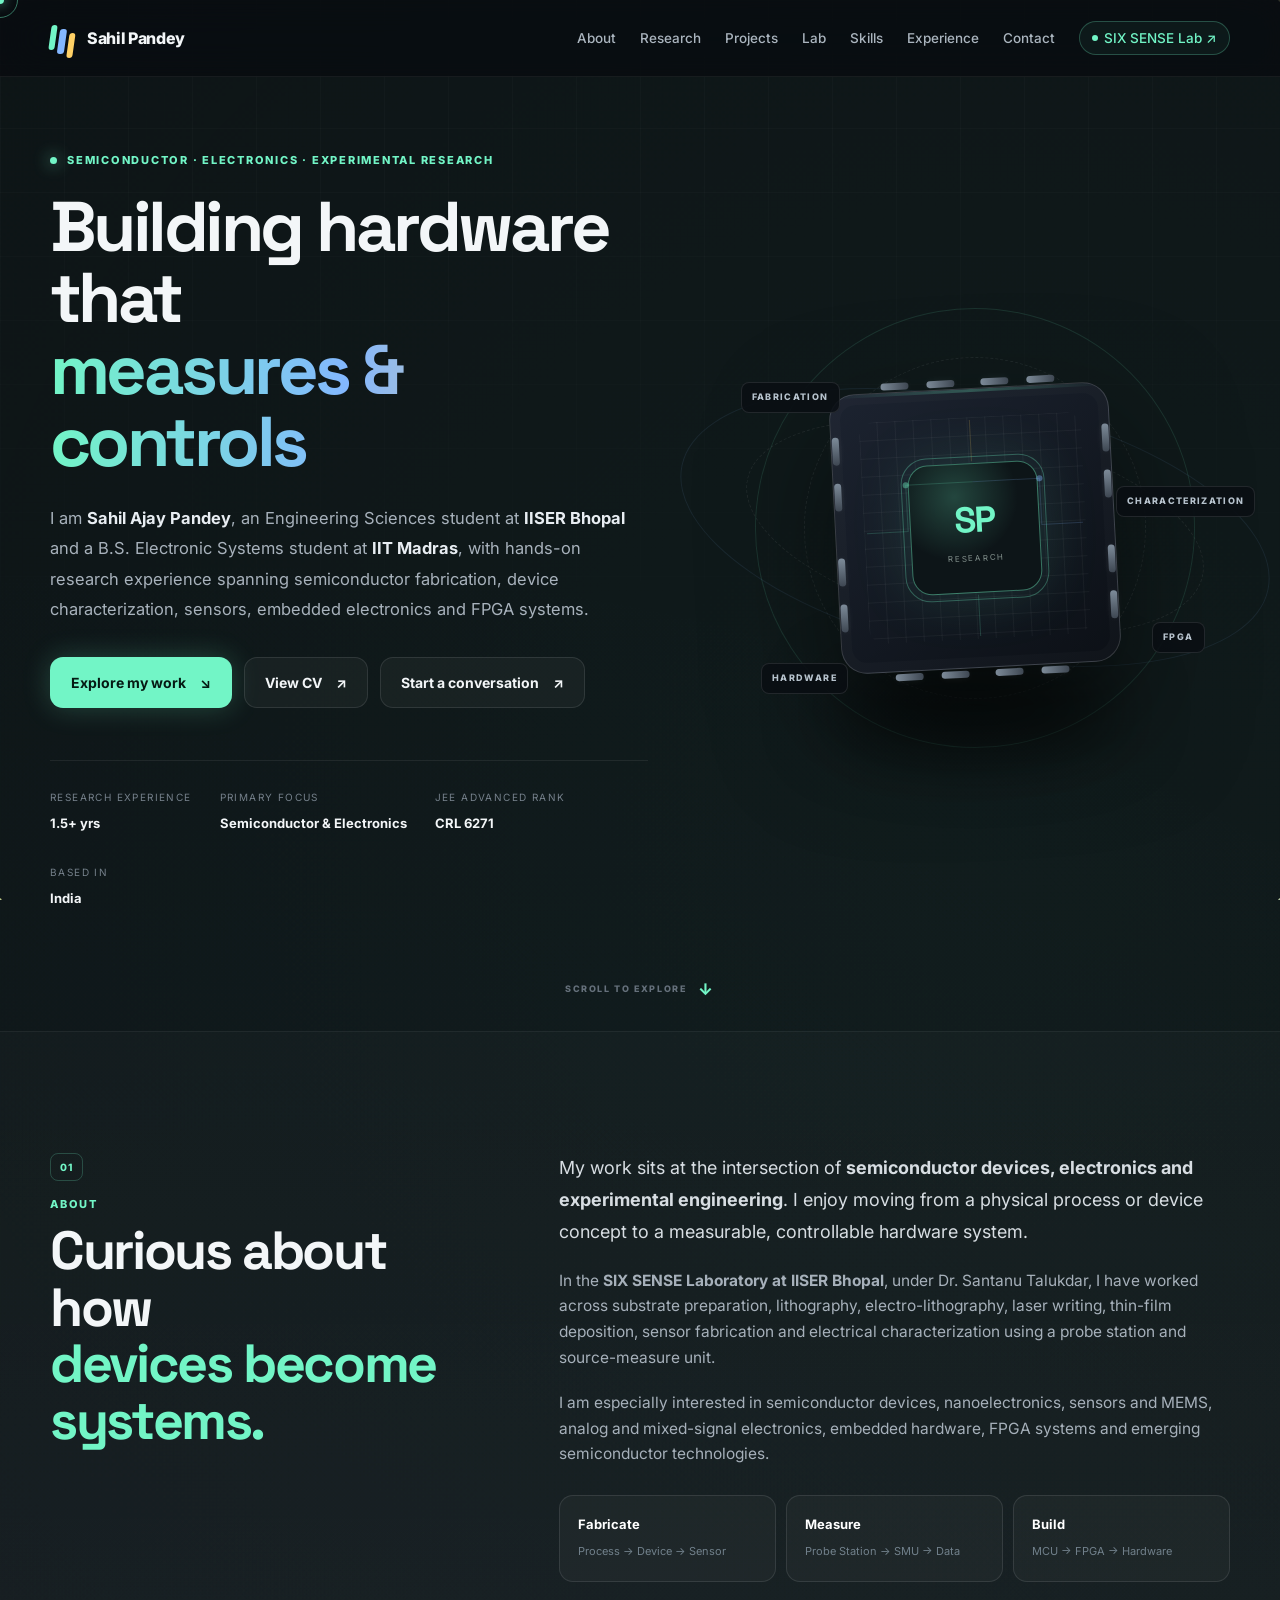
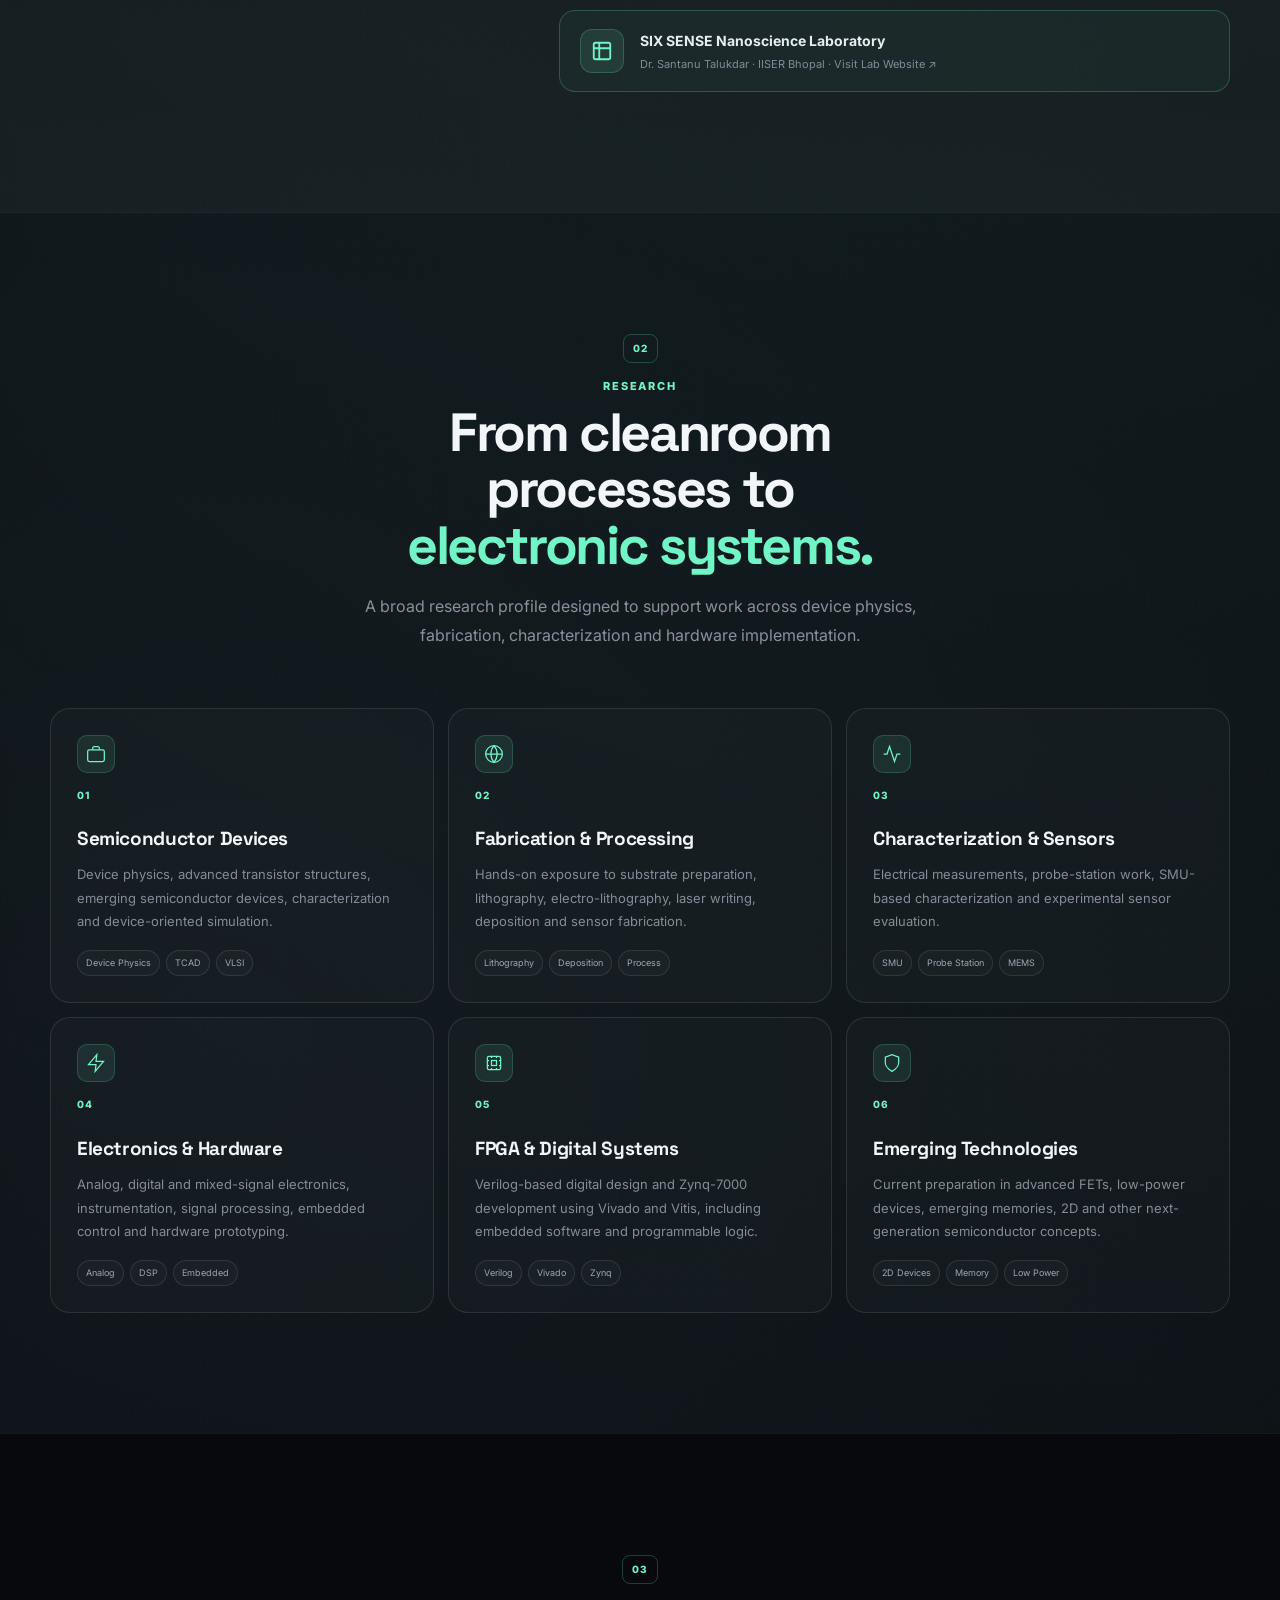
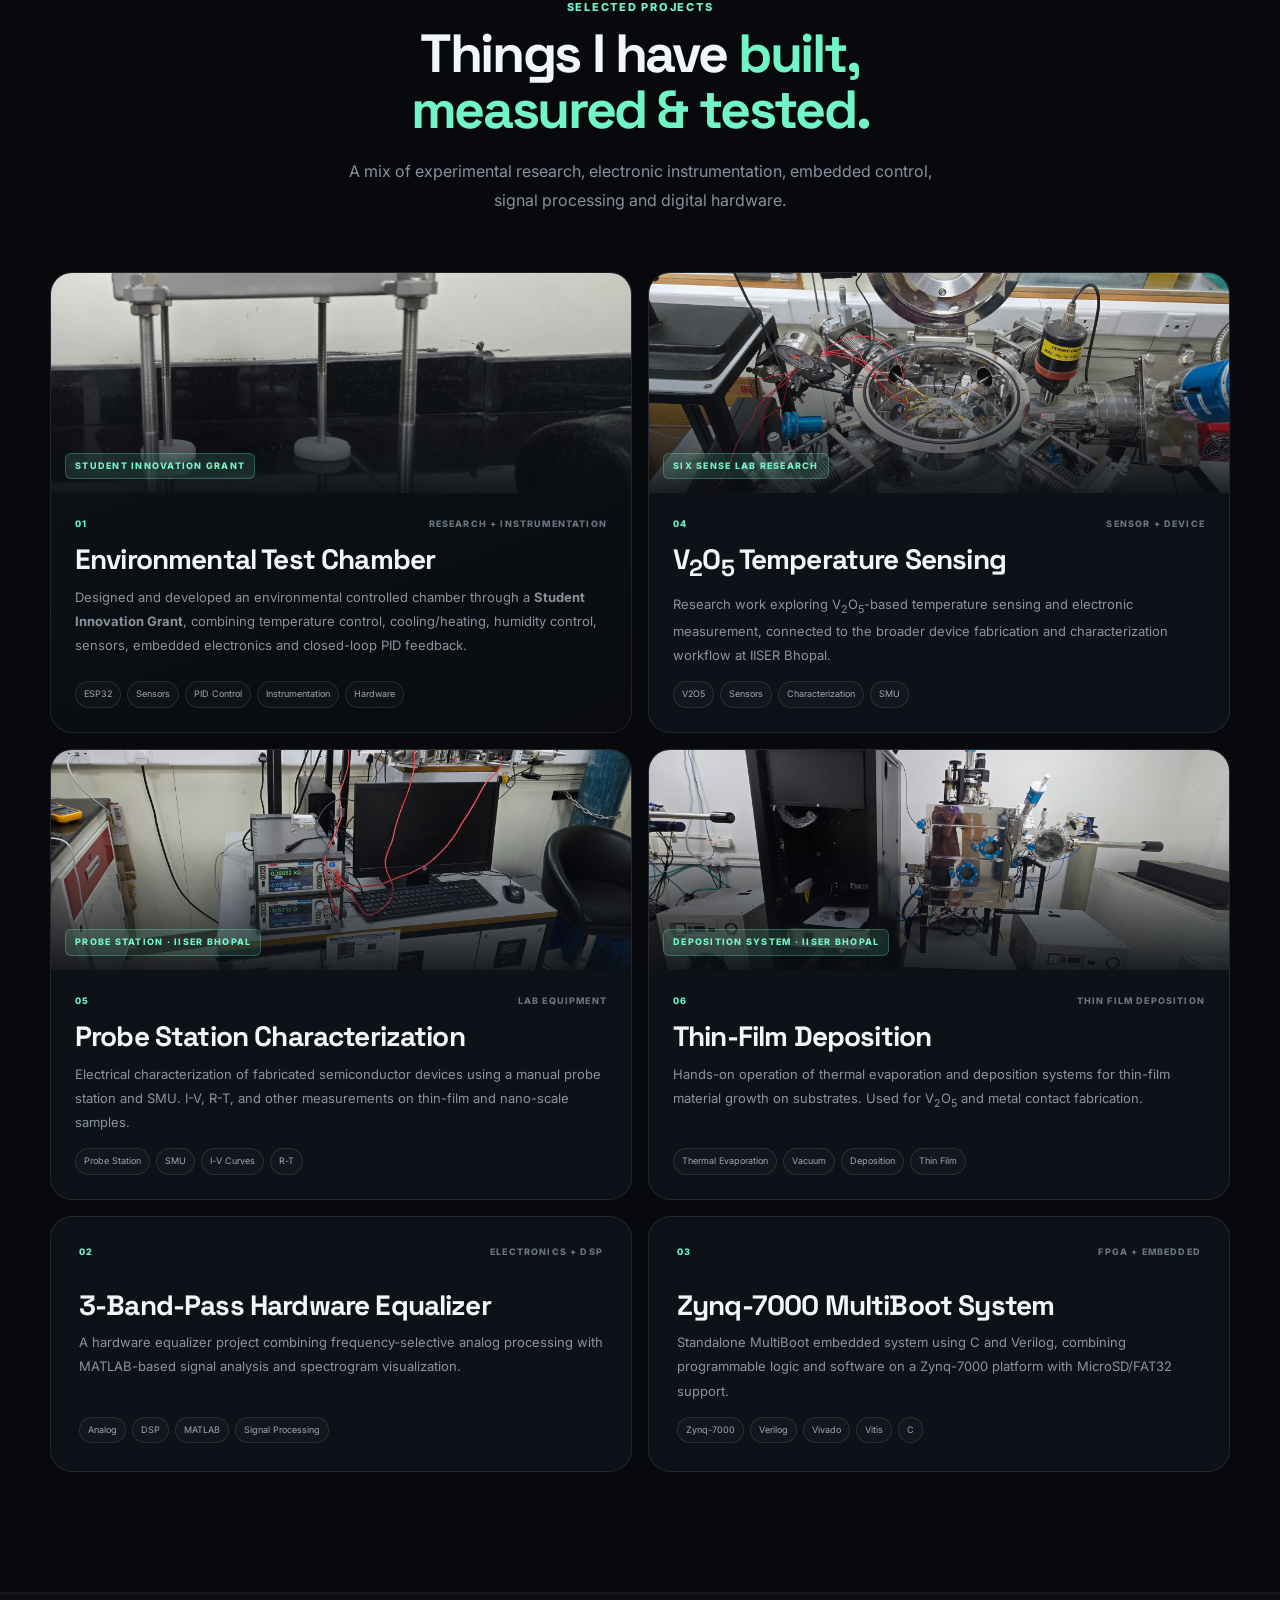
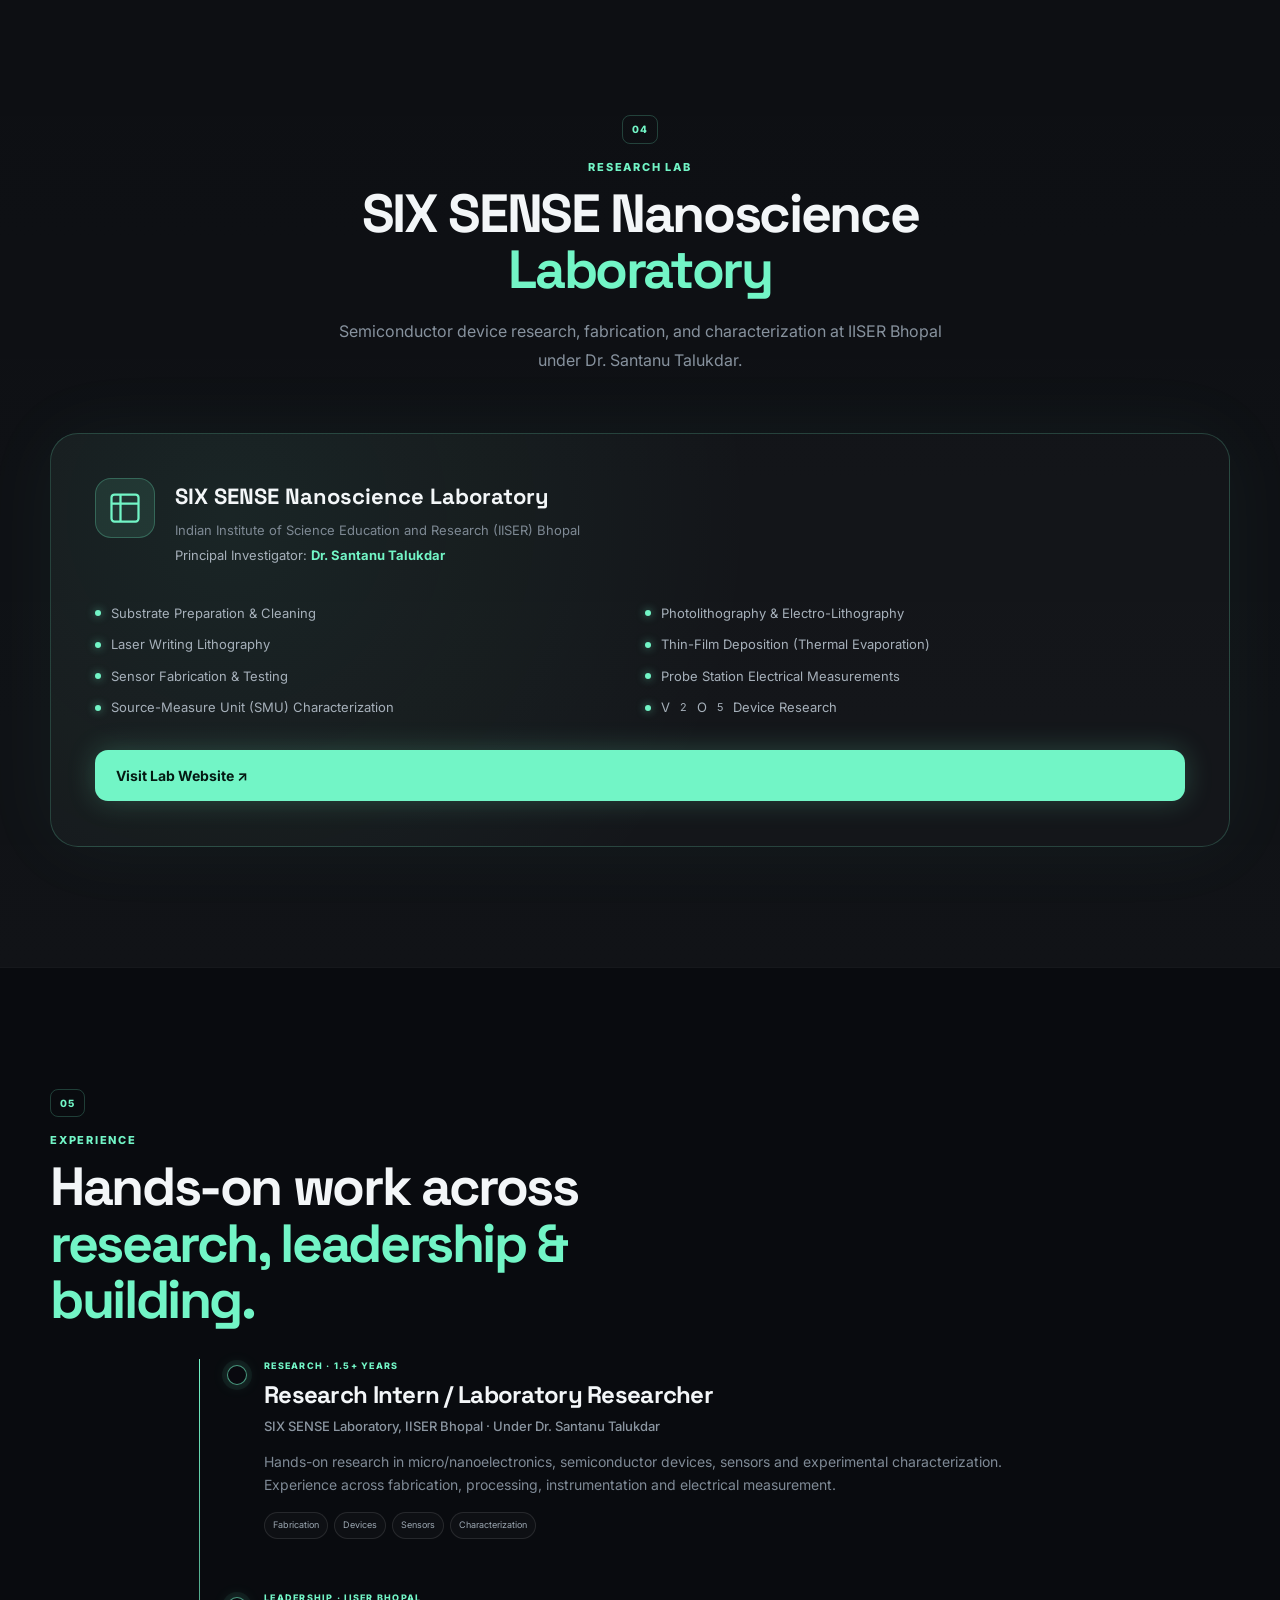
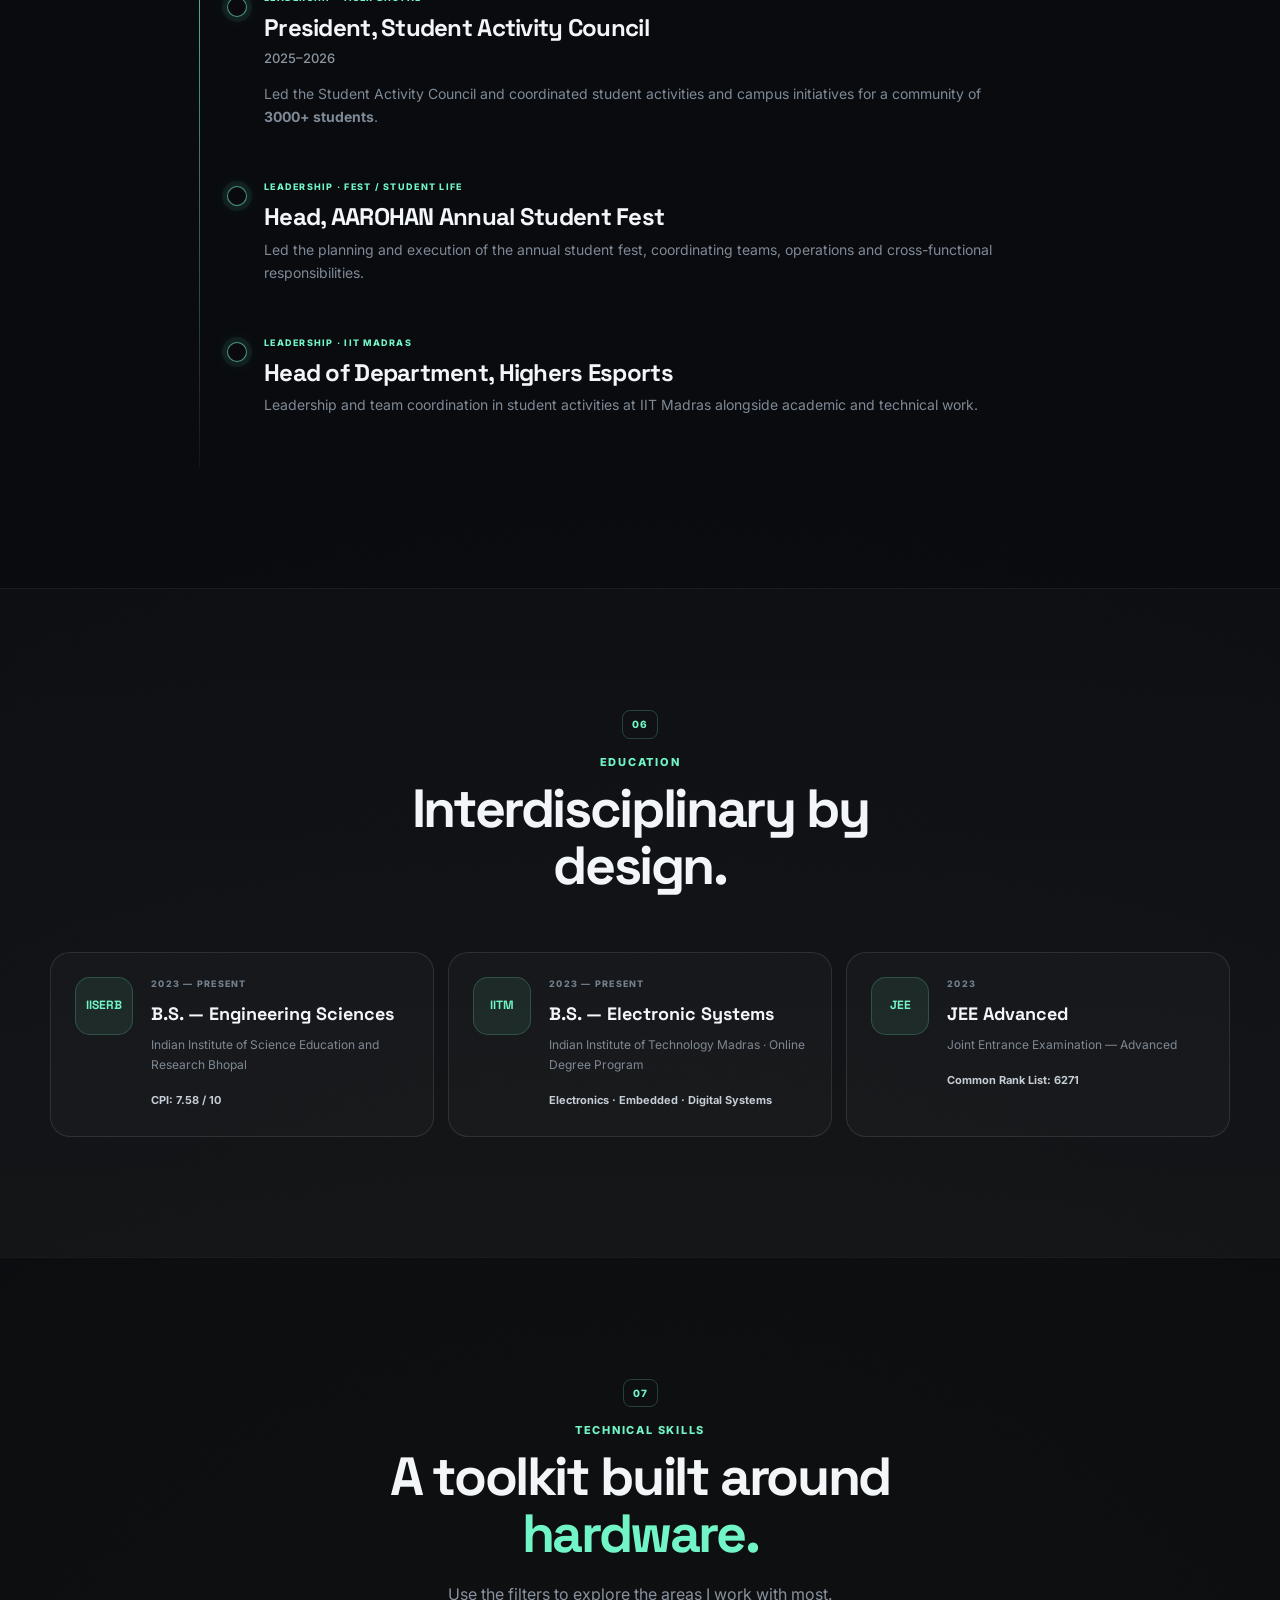
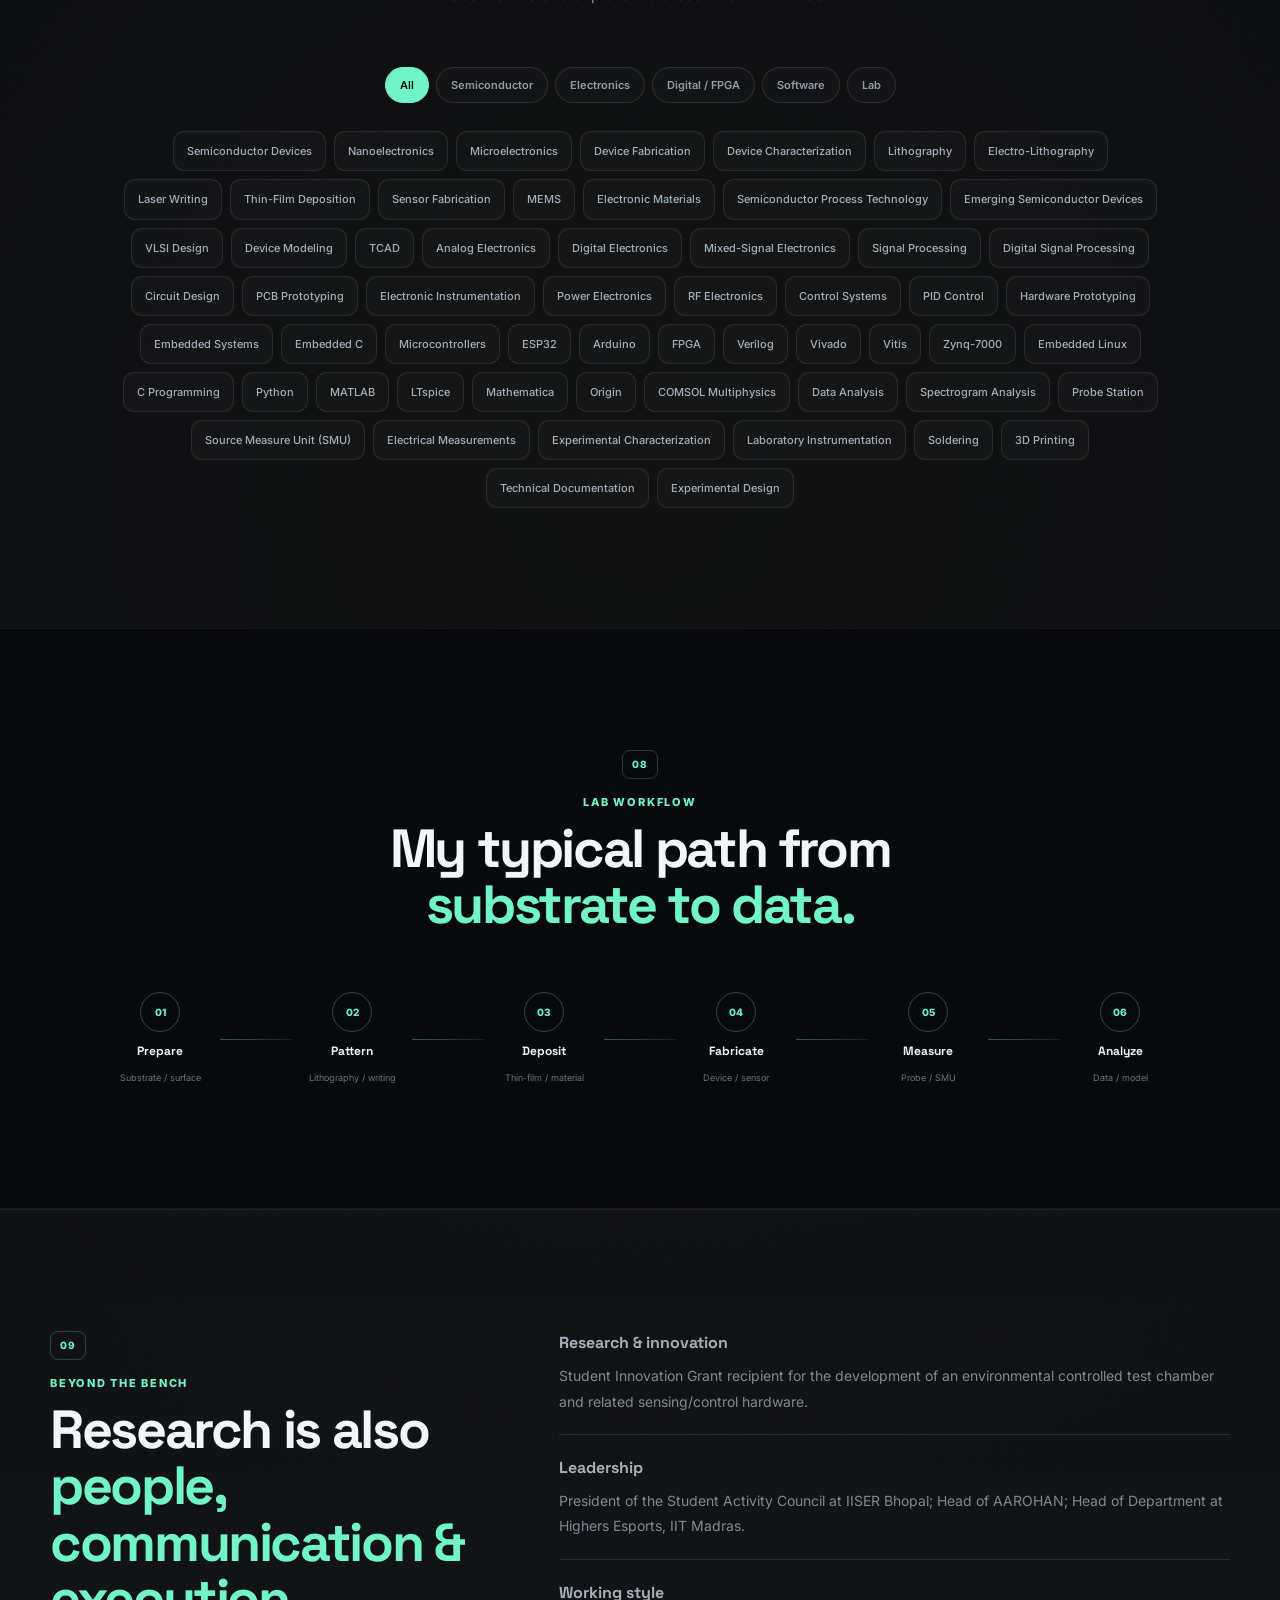
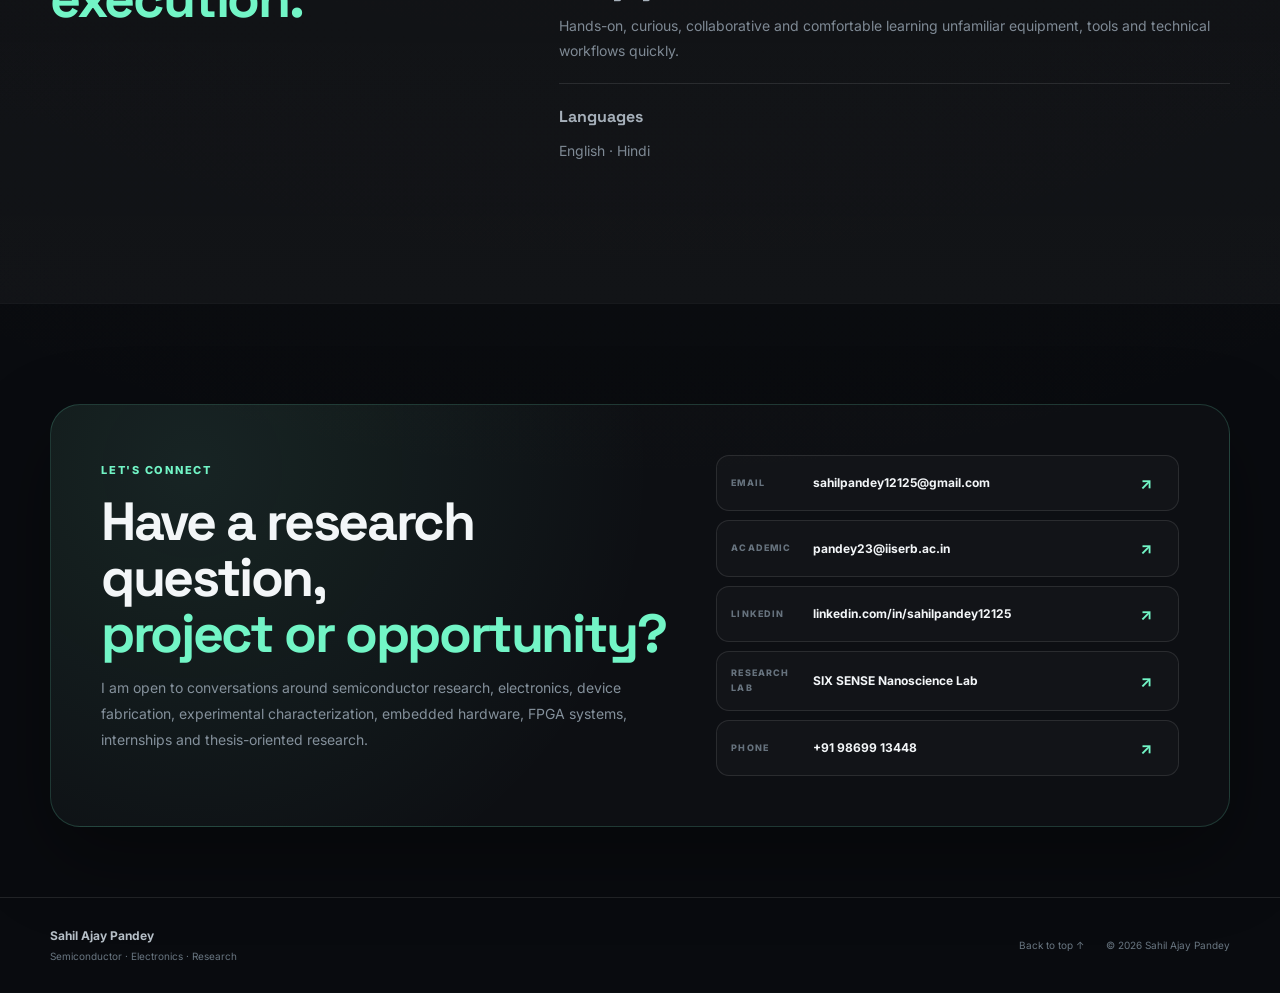
==== index.html @ c96add31 "First commit" ====
<!DOCTYPE html>
<html lang="en">
<head>
  <meta charset="UTF-8" />
  <meta name="viewport" content="width=device-width, initial-scale=1.0" />
  <meta name="description" content="Sahil Ajay Pandey — semiconductor devices, electronics, fabrication, sensors, embedded systems, FPGA and experimental research portfolio. IISER Bhopal and IIT Madras." />
  <meta name="keywords" content="Sahil Ajay Pandey, semiconductor, electronics, nanoelectronics, device fabrication, sensors, FPGA, embedded systems, research, IISER Bhopal, IIT Madras" />
  <meta name="author" content="Sahil Ajay Pandey" />
  <meta name="theme-color" content="#090b0f" />
  <meta property="og:title" content="Sahil Ajay Pandey | Semiconductor and Electronics Research" />
  <meta property="og:description" content="Experimental semiconductor research, electronics, device fabrication, sensors, embedded hardware and FPGA systems." />
  <meta property="og:type" content="website" />
  <title>Sahil Ajay Pandey | Semiconductor &amp; Electronics Research</title>
  <link rel="icon" href="assets/favicon.svg" type="image/svg+xml" />
  <link rel="preconnect" href="https://fonts.googleapis.com" />
  <link rel="preconnect" href="https://fonts.gstatic.com" crossorigin />
  <link href="https://fonts.googleapis.com/css2?family=Inter:wght@300;400;500;600;700;800;900&family=Space+Grotesk:wght@400;500;600;700&display=swap" rel="stylesheet" />
  <link rel="stylesheet" href="styles.css" />
</head>
<body>
  <!-- Click-ripple canvas -->
  <canvas id="rippleCanvas" aria-hidden="true"></canvas>
  <!-- Floating particle canvas -->
  <canvas id="particleCanvas" aria-hidden="true"></canvas>

  <div class="site-noise" aria-hidden="true"></div>
  <div class="progress-bar" id="progressBar" aria-hidden="true"></div>

  <!-- Custom cursor -->
  <div class="cursor" id="cursor" aria-hidden="true"></div>
  <div class="cursor-ring" id="cursorRing" aria-hidden="true"></div>

  <header class="nav-wrap" id="top">
    <nav class="nav container" aria-label="Primary navigation">
      <a href="#home" class="brand" aria-label="Sahil Ajay Pandey home">
        <span class="brand-mark"><span></span><span></span><span></span></span>
        <span>Sahil Pandey</span>
      </a>
      <button class="nav-toggle" id="navToggle" aria-label="Open menu" aria-expanded="false">
        <span></span><span></span><span></span>
      </button>
      <div class="nav-links" id="navLinks">
        <a href="#about">About</a>
        <a href="#research">Research</a>
        <a href="#projects">Projects</a>
        <a href="#lab">Lab</a>
        <a href="#skills">Skills</a>
        <a href="#experience">Experience</a>
        <a href="#contact">Contact</a>
        <a href="https://sites.google.com/site/santanutalukderiiscnanoscience/home-1?pli=1&authuser=0"
           target="_blank" rel="noreferrer" class="nav-lab-link">
          <span class="lab-dot"></span> SIX SENSE Lab &#8599;
        </a>
      </div>
    </nav>
  </header>

  <main>

    <!-- ═══ HERO ═══ -->
    <section class="hero section" id="home">
      <div class="hero-grid container">
        <div class="hero-copy reveal">
          <div class="eyebrow">
            <span class="dot pulse"></span>
            Semiconductor &#183; Electronics &#183; Experimental Research
          </div>
          <h1>Building hardware that<br><span class="gradient-text" id="heroTypewriter"></span></h1>
          <p class="hero-text">
            I am <strong>Sahil Ajay Pandey</strong>, an Engineering Sciences student at
            <strong>IISER Bhopal</strong> and a B.S. Electronic Systems student at
            <strong>IIT Madras</strong>, with hands-on research experience spanning
            semiconductor fabrication, device characterization, sensors, embedded
            electronics and FPGA systems.
          </p>
          <div class="hero-actions">
            <a class="btn btn-primary magnetic" href="#projects">Explore my work <span>&#8600;</span></a>
            <a class="btn btn-ghost magnetic" href="cv.html" target="_blank" rel="noreferrer">View CV <span>&#8599;</span></a>
            <a class="btn btn-ghost magnetic" href="mailto:sahilpandey12125@gmail.com">Start a conversation <span>&#8599;</span></a>
          </div>
          <div class="hero-meta">
            <div class="stat-counter"><span>Research experience</span><strong>1.5+ yrs</strong></div>
            <div class="stat-counter"><span>Primary focus</span><strong>Semiconductor &amp; Electronics</strong></div>
            <div class="stat-counter"><span>JEE Advanced Rank</span><strong>CRL 6271</strong></div>
            <div class="stat-counter"><span>Based in</span><strong>India</strong></div>
          </div>
        </div>

        <div class="hero-visual reveal delay-1" aria-label="Abstract semiconductor chip illustration">
          <div class="chip-scene">
            <div class="circuit-ring ring-1"></div>
            <div class="circuit-ring ring-2"></div>
            <div class="orbit-particle op-1"></div>
            <div class="orbit-particle op-2"></div>
            <div class="orbit-particle op-3"></div>
            <div class="chip-shadow"></div>
            <div class="chip" id="heroChip">
              <div class="chip-grid"></div>
              <div class="chip-scanline"></div>
              <div class="chip-core">
                <span>SP</span>
                <small>RESEARCH</small>
                <div class="chip-pulse"></div>
              </div>
              <div class="pin pin-t-1"></div><div class="pin pin-t-2"></div>
              <div class="pin pin-t-3"></div><div class="pin pin-t-4"></div>
              <div class="pin pin-b-1"></div><div class="pin pin-b-2"></div>
              <div class="pin pin-b-3"></div><div class="pin pin-b-4"></div>
              <div class="pin pin-l-1"></div><div class="pin pin-l-2"></div>
              <div class="pin pin-l-3"></div><div class="pin pin-l-4"></div>
              <div class="pin pin-r-1"></div><div class="pin pin-r-2"></div>
              <div class="pin pin-r-3"></div><div class="pin pin-r-4"></div>
              <svg class="chip-traces" viewBox="0 0 270 270" fill="none" xmlns="http://www.w3.org/2000/svg">
                <path d="M30 135 L70 135 L70 90 L135 90" stroke="rgba(114,245,198,0.18)" stroke-width="1"/>
                <path d="M240 135 L200 135 L200 90 L135 90" stroke="rgba(131,183,255,0.18)" stroke-width="1"/>
                <path d="M135 30 L135 70" stroke="rgba(255,209,102,0.18)" stroke-width="1"/>
                <path d="M135 240 L135 200" stroke="rgba(114,245,198,0.18)" stroke-width="1"/>
                <circle cx="70" cy="90" r="3" fill="rgba(114,245,198,0.4)"/>
                <circle cx="200" cy="90" r="3" fill="rgba(131,183,255,0.4)"/>
              </svg>
            </div>
            <div class="floating-tag tag-a">FABRICATION</div>
            <div class="floating-tag tag-b">CHARACTERIZATION</div>
            <div class="floating-tag tag-c">HARDWARE</div>
            <div class="floating-tag tag-d">FPGA</div>
          </div>
        </div>
      </div>
      <div class="scroll-cue">SCROLL TO EXPLORE <span>&#8595;</span></div>
    </section>

    <!-- ═══ ABOUT ═══ -->
    <section class="section section-alt" id="about">
      <div class="container two-col">
        <div class="section-heading reveal">
          <span class="section-number">01</span>
          <p class="kicker">ABOUT</p>
          <h2>Curious about how<br><em>devices become systems.</em></h2>
        </div>
        <div class="about-copy reveal delay-1">
          <p class="lead">My work sits at the intersection of <strong>semiconductor devices,
          electronics and experimental engineering</strong>. I enjoy moving from a physical
          process or device concept to a measurable, controllable hardware system.</p>
          <p>In the <strong>SIX SENSE Laboratory at IISER Bhopal</strong>, under
          Dr.&#160;Santanu Talukdar, I have worked across substrate preparation, lithography,
          electro-lithography, laser writing, thin-film deposition, sensor fabrication and
          electrical characterization using a probe station and source-measure unit.</p>
          <p>I am especially interested in semiconductor devices, nanoelectronics, sensors
          and MEMS, analog and mixed-signal electronics, embedded hardware, FPGA systems and
          emerging semiconductor technologies.</p>
          <div class="about-highlights">
            <div class="highlight glow-hover"><strong>Fabricate</strong><span>Process &#8594; Device &#8594; Sensor</span></div>
            <div class="highlight glow-hover"><strong>Measure</strong><span>Probe Station &#8594; SMU &#8594; Data</span></div>
            <div class="highlight glow-hover"><strong>Build</strong><span>MCU &#8594; FPGA &#8594; Hardware</span></div>
          </div>
          <a href="https://sites.google.com/site/santanutalukderiiscnanoscience/home-1?pli=1&authuser=0"
             target="_blank" rel="noreferrer" class="lab-link-card">
            <div class="lab-link-icon">
              <svg width="22" height="22" viewBox="0 0 24 24" fill="none" stroke="currentColor" stroke-width="2">
                <path d="M9 3H5a2 2 0 00-2 2v4m6-6h10a2 2 0 012 2v4M9 3v18m0 0h10a2 2 0 002-2V9M9 21H5a2 2 0 01-2-2V9m0 0h18"/>
              </svg>
            </div>
            <div>
              <strong>SIX SENSE Nanoscience Laboratory</strong>
              <span>Dr. Santanu Talukdar &#183; IISER Bhopal &#183; Visit Lab Website &#8599;</span>
            </div>
          </a>
        </div>
      </div>
    </section>

    <!-- ═══ RESEARCH ═══ -->
    <section class="section" id="research">
      <div class="container">
        <div class="section-heading centered reveal">
          <span class="section-number">02</span>
          <p class="kicker">RESEARCH</p>
          <h2>From cleanroom processes to<br><em>electronic systems.</em></h2>
          <p class="section-intro">A broad research profile designed to support work across device physics, fabrication, characterization and hardware implementation.</p>
        </div>
        <div class="research-grid">

          <article class="research-card reveal" tabindex="0">
            <div class="card-icon-wrap">
              <svg width="20" height="20" viewBox="0 0 24 24" fill="none" stroke="currentColor" stroke-width="1.5">
                <rect x="2" y="7" width="20" height="14" rx="2"/>
                <path d="M16 7V5a2 2 0 00-2-2h-4a2 2 0 00-2 2v2"/>
              </svg>
            </div>
            <div class="card-number">01</div>
            <h3>Semiconductor Devices</h3>
            <p>Device physics, advanced transistor structures, emerging semiconductor devices, characterization and device-oriented simulation.</p>
            <div class="pill-row"><span>Device Physics</span><span>TCAD</span><span>VLSI</span></div>
            <div class="card-glow"></div>
          </article>

          <article class="research-card reveal delay-1" tabindex="0">
            <div class="card-icon-wrap">
              <svg width="20" height="20" viewBox="0 0 24 24" fill="none" stroke="currentColor" stroke-width="1.5">
                <circle cx="12" cy="12" r="10"/>
                <path d="M2 12h20M12 2a15.3 15.3 0 010 20M12 2a15.3 15.3 0 000 20"/>
              </svg>
            </div>
            <div class="card-number">02</div>
            <h3>Fabrication &amp; Processing</h3>
            <p>Hands-on exposure to substrate preparation, lithography, electro-lithography, laser writing, deposition and sensor fabrication.</p>
            <div class="pill-row"><span>Lithography</span><span>Deposition</span><span>Process</span></div>
            <div class="card-glow"></div>
          </article>

          <article class="research-card reveal delay-2" tabindex="0">
            <div class="card-icon-wrap">
              <svg width="20" height="20" viewBox="0 0 24 24" fill="none" stroke="currentColor" stroke-width="1.5">
                <polyline points="22 12 18 12 15 21 9 3 6 12 2 12"/>
              </svg>
            </div>
            <div class="card-number">03</div>
            <h3>Characterization &amp; Sensors</h3>
            <p>Electrical measurements, probe-station work, SMU-based characterization and experimental sensor evaluation.</p>
            <div class="pill-row"><span>SMU</span><span>Probe Station</span><span>MEMS</span></div>
            <div class="card-glow"></div>
          </article>

          <article class="research-card reveal" tabindex="0">
            <div class="card-icon-wrap">
              <svg width="20" height="20" viewBox="0 0 24 24" fill="none" stroke="currentColor" stroke-width="1.5">
                <path d="M13 2L3 14h9l-1 8 10-12h-9l1-8z"/>
              </svg>
            </div>
            <div class="card-number">04</div>
            <h3>Electronics &amp; Hardware</h3>
            <p>Analog, digital and mixed-signal electronics, instrumentation, signal processing, embedded control and hardware prototyping.</p>
            <div class="pill-row"><span>Analog</span><span>DSP</span><span>Embedded</span></div>
            <div class="card-glow"></div>
          </article>

          <article class="research-card reveal delay-1" tabindex="0">
            <div class="card-icon-wrap">
              <svg width="20" height="20" viewBox="0 0 24 24" fill="none" stroke="currentColor" stroke-width="1.5">
                <rect x="4" y="4" width="16" height="16" rx="2"/>
                <rect x="9" y="9" width="6" height="6"/>
                <path d="M4 9h2M4 15h2M20 9h-2M20 15h-2M9 4v2M15 4v2M9 20v-2M15 20v-2"/>
              </svg>
            </div>
            <div class="card-number">05</div>
            <h3>FPGA &amp; Digital Systems</h3>
            <p>Verilog-based digital design and Zynq-7000 development using Vivado and Vitis, including embedded software and programmable logic.</p>
            <div class="pill-row"><span>Verilog</span><span>Vivado</span><span>Zynq</span></div>
            <div class="card-glow"></div>
          </article>

          <article class="research-card reveal delay-2" tabindex="0">
            <div class="card-icon-wrap">
              <svg width="20" height="20" viewBox="0 0 24 24" fill="none" stroke="currentColor" stroke-width="1.5">
                <path d="M12 22s8-4 8-10V5l-8-3-8 3v7c0 6 8 10 8 10z"/>
              </svg>
            </div>
            <div class="card-number">06</div>
            <h3>Emerging Technologies</h3>
            <p>Current preparation in advanced FETs, low-power devices, emerging memories, 2D and other next-generation semiconductor concepts.</p>
            <div class="pill-row"><span>2D Devices</span><span>Memory</span><span>Low Power</span></div>
            <div class="card-glow"></div>
          </article>

        </div>
      </div>
    </section>

    <!-- ═══ PROJECTS ═══ -->
    <section class="section section-dark" id="projects">
      <div class="container">
        <div class="section-heading centered reveal">
          <span class="section-number">03</span>
          <p class="kicker">SELECTED PROJECTS</p>
          <h2>Things I have <em>built, measured &amp; tested.</em></h2>
          <p class="section-intro">A mix of experimental research, electronic instrumentation, embedded control, signal processing and digital hardware.</p>
        </div>
        <div class="projects-grid">

          <article class="project-card project-feature reveal" tabindex="0">
            <div class="project-img-wrap">
              <img src="assets/img1.jpg" alt="Environmental Test Chamber custom-built hardware showing ESP32 and sensors" loading="lazy" />
              <div class="project-img-overlay"><span class="img-tag">Student Innovation Grant</span></div>
            </div>
            <div class="project-content">
              <div class="project-top"><span class="project-index">01</span><span class="project-type">RESEARCH + INSTRUMENTATION</span></div>
              <h3>Environmental Test Chamber</h3>
              <p>Designed and developed an environmental controlled chamber through a <strong>Student Innovation Grant</strong>, combining temperature control, cooling/heating, humidity control, sensors, embedded electronics and closed-loop PID feedback.</p>
              <div class="project-stack"><span>ESP32</span><span>Sensors</span><span>PID Control</span><span>Instrumentation</span><span>Hardware</span></div>
            </div>
          </article>

          <article class="project-card reveal delay-1" tabindex="0">
            <div class="project-img-wrap">
              <img src="assets/img2.jpg" alt="V2O5 thin film temperature sensor on silicon substrate under probe station" loading="lazy" />
              <div class="project-img-overlay"><span class="img-tag">SIX SENSE Lab Research</span></div>
            </div>
            <div class="project-content">
              <div class="project-top"><span class="project-index">04</span><span class="project-type">SENSOR + DEVICE</span></div>
              <h3>V<sub>2</sub>O<sub>5</sub> Temperature Sensing</h3>
              <p>Research work exploring V<sub>2</sub>O<sub>5</sub>-based temperature sensing and electronic measurement, connected to the broader device fabrication and characterization workflow at IISER Bhopal.</p>
              <div class="project-stack"><span>V2O5</span><span>Sensors</span><span>Characterization</span><span>SMU</span></div>
            </div>
          </article>

          <article class="project-card reveal delay-2" tabindex="0">
            <div class="project-img-wrap">
              <img src="assets/img3.jpg" alt="Probe station for semiconductor device electrical characterization" loading="lazy" />
              <div class="project-img-overlay"><span class="img-tag">Probe Station &#183; IISER Bhopal</span></div>
            </div>
            <div class="project-content">
              <div class="project-top"><span class="project-index">05</span><span class="project-type">LAB EQUIPMENT</span></div>
              <h3>Probe Station Characterization</h3>
              <p>Electrical characterization of fabricated semiconductor devices using a manual probe station and SMU. I-V, R-T, and other measurements on thin-film and nano-scale samples.</p>
              <div class="project-stack"><span>Probe Station</span><span>SMU</span><span>I-V Curves</span><span>R-T</span></div>
            </div>
          </article>

          <article class="project-card reveal" tabindex="0">
            <div class="project-img-wrap">
              <img src="assets/img4.jpg" alt="Thin film deposition vacuum chamber system at IISER Bhopal" loading="lazy" />
              <div class="project-img-overlay"><span class="img-tag">Deposition System &#183; IISER Bhopal</span></div>
            </div>
            <div class="project-content">
              <div class="project-top"><span class="project-index">06</span><span class="project-type">THIN FILM DEPOSITION</span></div>
              <h3>Thin-Film Deposition</h3>
              <p>Hands-on operation of thermal evaporation and deposition systems for thin-film material growth on substrates. Used for V<sub>2</sub>O<sub>5</sub> and metal contact fabrication.</p>
              <div class="project-stack"><span>Thermal Evaporation</span><span>Vacuum</span><span>Deposition</span><span>Thin Film</span></div>
            </div>
          </article>

          <article class="project-card project-soft reveal delay-1" tabindex="0">
            <div class="project-content">
              <div class="project-top"><span class="project-index">02</span><span class="project-type">ELECTRONICS + DSP</span></div>
              <h3>3-Band-Pass Hardware Equalizer</h3>
              <p>A hardware equalizer project combining frequency-selective analog processing with MATLAB-based signal analysis and spectrogram visualization.</p>
              <div class="project-stack"><span>Analog</span><span>DSP</span><span>MATLAB</span><span>Signal Processing</span></div>
            </div>
          </article>

          <article class="project-card project-soft reveal delay-2" tabindex="0">
            <div class="project-content">
              <div class="project-top"><span class="project-index">03</span><span class="project-type">FPGA + EMBEDDED</span></div>
              <h3>Zynq-7000 MultiBoot System</h3>
              <p>Standalone MultiBoot embedded system using C and Verilog, combining programmable logic and software on a Zynq-7000 platform with MicroSD/FAT32 support.</p>
              <div class="project-stack"><span>Zynq-7000</span><span>Verilog</span><span>Vivado</span><span>Vitis</span><span>C</span></div>
            </div>
          </article>

        </div>
      </div>
    </section>

    <!-- ═══ LAB SECTION ═══ -->
    <section class="section section-alt lab-section" id="lab">
      <div class="container">
        <div class="section-heading centered reveal">
          <span class="section-number">04</span>
          <p class="kicker">RESEARCH LAB</p>
          <h2>SIX SENSE Nanoscience <em>Laboratory</em></h2>
          <p class="section-intro">Semiconductor device research, fabrication, and characterization at IISER Bhopal under Dr. Santanu Talukdar.</p>
        </div>
        <div class="lab-card reveal">
          <div class="lab-card-content">
            <div class="lab-info">
              <div class="lab-logo-icon">
                <svg width="36" height="36" viewBox="0 0 24 24" fill="none" stroke="currentColor" stroke-width="1.5">
                  <path d="M9 3H5a2 2 0 00-2 2v4m6-6h10a2 2 0 012 2v4M9 3v18m0 0h10a2 2 0 002-2V9M9 21H5a2 2 0 01-2-2V9m0 0h18"/>
                </svg>
              </div>
              <div>
                <h3>SIX SENSE Nanoscience Laboratory</h3>
                <p>Indian Institute of Science Education and Research (IISER) Bhopal</p>
                <p class="lab-pi">Principal Investigator: <strong>Dr. Santanu Talukdar</strong></p>
              </div>
            </div>
            <div class="lab-capabilities">
              <div class="lab-cap"><span class="cap-dot"></span> Substrate Preparation &amp; Cleaning</div>
              <div class="lab-cap"><span class="cap-dot"></span> Photolithography &amp; Electro-Lithography</div>
              <div class="lab-cap"><span class="cap-dot"></span> Laser Writing Lithography</div>
              <div class="lab-cap"><span class="cap-dot"></span> Thin-Film Deposition (Thermal Evaporation)</div>
              <div class="lab-cap"><span class="cap-dot"></span> Sensor Fabrication &amp; Testing</div>
              <div class="lab-cap"><span class="cap-dot"></span> Probe Station Electrical Measurements</div>
              <div class="lab-cap"><span class="cap-dot"></span> Source-Measure Unit (SMU) Characterization</div>
              <div class="lab-cap"><span class="cap-dot"></span> V<sub>2</sub>O<sub>5</sub> Device Research</div>
            </div>
            <a href="https://sites.google.com/site/santanutalukderiiscnanoscience/home-1?pli=1&authuser=0"
               target="_blank" rel="noreferrer" class="btn btn-primary lab-btn magnetic">
              Visit Lab Website &#8599;
            </a>
          </div>
        </div>
      </div>
    </section>

    <!-- ═══ EXPERIENCE ═══ -->
    <section class="section" id="experience">
      <div class="container">
        <div class="section-heading reveal">
          <span class="section-number">05</span>
          <p class="kicker">EXPERIENCE</p>
          <h2>Hands-on work across<br><em>research, leadership &amp; building.</em></h2>
        </div>
        <div class="timeline">
          <article class="timeline-item reveal">
            <div class="timeline-marker"></div>
            <div class="timeline-date">RESEARCH &#183; 1.5+ YEARS</div>
            <h3>Research Intern / Laboratory Researcher</h3>
            <h4>SIX SENSE Laboratory, IISER Bhopal &#183; Under Dr. Santanu Talukdar</h4>
            <p>Hands-on research in micro/nanoelectronics, semiconductor devices, sensors and experimental characterization. Experience across fabrication, processing, instrumentation and electrical measurement.</p>
            <div class="timeline-tags"><span>Fabrication</span><span>Devices</span><span>Sensors</span><span>Characterization</span></div>
          </article>
          <article class="timeline-item reveal delay-1">
            <div class="timeline-marker"></div>
            <div class="timeline-date">LEADERSHIP &#183; IISER BHOPAL</div>
            <h3>President, Student Activity Council</h3>
            <h4>2025&#8211;2026</h4>
            <p>Led the Student Activity Council and coordinated student activities and campus initiatives for a community of <strong>3000+ students</strong>.</p>
          </article>
          <article class="timeline-item reveal delay-2">
            <div class="timeline-marker"></div>
            <div class="timeline-date">LEADERSHIP &#183; FEST / STUDENT LIFE</div>
            <h3>Head, AAROHAN Annual Student Fest</h3>
            <p>Led the planning and execution of the annual student fest, coordinating teams, operations and cross-functional responsibilities.</p>
          </article>
          <article class="timeline-item reveal">
            <div class="timeline-marker"></div>
            <div class="timeline-date">LEADERSHIP &#183; IIT MADRAS</div>
            <h3>Head of Department, Highers Esports</h3>
            <p>Leadership and team coordination in student activities at IIT Madras alongside academic and technical work.</p>
          </article>
        </div>
      </div>
    </section>

    <!-- ═══ EDUCATION ═══ -->
    <section class="section section-alt" id="education">
      <div class="container">
        <div class="section-heading centered reveal">
          <span class="section-number">06</span>
          <p class="kicker">EDUCATION</p>
          <h2>Interdisciplinary by design.</h2>
        </div>
        <div class="education-grid">
          <article class="education-card reveal">
            <div class="edu-logo">IISERB</div>
            <div>
              <span class="edu-meta">2023 &#8212; PRESENT</span>
              <h3>B.S. &#8212; Engineering Sciences</h3>
              <p>Indian Institute of Science Education and Research Bhopal</p>
              <strong>CPI: 7.58 / 10</strong>
            </div>
          </article>
          <article class="education-card reveal delay-1">
            <div class="edu-logo">IITM</div>
            <div>
              <span class="edu-meta">2023 &#8212; PRESENT</span>
              <h3>B.S. &#8212; Electronic Systems</h3>
              <p>Indian Institute of Technology Madras &#183; Online Degree Program</p>
              <strong>Electronics &#183; Embedded &#183; Digital Systems</strong>
            </div>
          </article>
          <article class="education-card reveal delay-2">
            <div class="edu-logo">JEE</div>
            <div>
              <span class="edu-meta">2023</span>
              <h3>JEE Advanced</h3>
              <p>Joint Entrance Examination &#8212; Advanced</p>
              <strong>Common Rank List: 6271</strong>
            </div>
          </article>
        </div>
      </div>
    </section>

    <!-- ═══ SKILLS ═══ -->
    <section class="section" id="skills">
      <div class="container">
        <div class="section-heading centered reveal">
          <span class="section-number">07</span>
          <p class="kicker">TECHNICAL SKILLS</p>
          <h2>A toolkit built around <em>hardware.</em></h2>
          <p class="section-intro">Use the filters to explore the areas I work with most.</p>
        </div>
        <div class="skill-filters reveal" role="tablist" aria-label="Skill categories">
          <button class="filter-btn active" data-filter="all">All</button>
          <button class="filter-btn" data-filter="semiconductor">Semiconductor</button>
          <button class="filter-btn" data-filter="electronics">Electronics</button>
          <button class="filter-btn" data-filter="digital">Digital / FPGA</button>
          <button class="filter-btn" data-filter="software">Software</button>
          <button class="filter-btn" data-filter="lab">Lab</button>
        </div>
        <div class="skills-list reveal" id="skillsList">
          <span class="skill-chip" data-category="semiconductor">Semiconductor Devices</span>
          <span class="skill-chip" data-category="semiconductor">Nanoelectronics</span>
          <span class="skill-chip" data-category="semiconductor">Microelectronics</span>
          <span class="skill-chip" data-category="semiconductor">Device Fabrication</span>
          <span class="skill-chip" data-category="semiconductor">Device Characterization</span>
          <span class="skill-chip" data-category="semiconductor">Lithography</span>
          <span class="skill-chip" data-category="semiconductor">Electro-Lithography</span>
          <span class="skill-chip" data-category="semiconductor">Laser Writing</span>
          <span class="skill-chip" data-category="semiconductor">Thin-Film Deposition</span>
          <span class="skill-chip" data-category="semiconductor">Sensor Fabrication</span>
          <span class="skill-chip" data-category="semiconductor">MEMS</span>
          <span class="skill-chip" data-category="semiconductor">Electronic Materials</span>
          <span class="skill-chip" data-category="semiconductor">Semiconductor Process Technology</span>
          <span class="skill-chip" data-category="semiconductor">Emerging Semiconductor Devices</span>
          <span class="skill-chip" data-category="semiconductor">VLSI Design</span>
          <span class="skill-chip" data-category="semiconductor">Device Modeling</span>
          <span class="skill-chip" data-category="semiconductor">TCAD</span>
          <span class="skill-chip" data-category="electronics">Analog Electronics</span>
          <span class="skill-chip" data-category="electronics">Digital Electronics</span>
          <span class="skill-chip" data-category="electronics">Mixed-Signal Electronics</span>
          <span class="skill-chip" data-category="electronics">Signal Processing</span>
          <span class="skill-chip" data-category="electronics">Digital Signal Processing</span>
          <span class="skill-chip" data-category="electronics">Circuit Design</span>
          <span class="skill-chip" data-category="electronics">PCB Prototyping</span>
          <span class="skill-chip" data-category="electronics">Electronic Instrumentation</span>
          <span class="skill-chip" data-category="electronics">Power Electronics</span>
          <span class="skill-chip" data-category="electronics">RF Electronics</span>
          <span class="skill-chip" data-category="electronics">Control Systems</span>
          <span class="skill-chip" data-category="electronics">PID Control</span>
          <span class="skill-chip" data-category="electronics">Hardware Prototyping</span>
          <span class="skill-chip" data-category="digital">Embedded Systems</span>
          <span class="skill-chip" data-category="digital">Embedded C</span>
          <span class="skill-chip" data-category="digital">Microcontrollers</span>
          <span class="skill-chip" data-category="digital">ESP32</span>
          <span class="skill-chip" data-category="digital">Arduino</span>
          <span class="skill-chip" data-category="digital">FPGA</span>
          <span class="skill-chip" data-category="digital">Verilog</span>
          <span class="skill-chip" data-category="digital">Vivado</span>
          <span class="skill-chip" data-category="digital">Vitis</span>
          <span class="skill-chip" data-category="digital">Zynq-7000</span>
          <span class="skill-chip" data-category="digital">Embedded Linux</span>
          <span class="skill-chip" data-category="software">C Programming</span>
          <span class="skill-chip" data-category="software">Python</span>
          <span class="skill-chip" data-category="software">MATLAB</span>
          <span class="skill-chip" data-category="software">LTspice</span>
          <span class="skill-chip" data-category="software">Mathematica</span>
          <span class="skill-chip" data-category="software">Origin</span>
          <span class="skill-chip" data-category="software">COMSOL Multiphysics</span>
          <span class="skill-chip" data-category="software">Data Analysis</span>
          <span class="skill-chip" data-category="software">Spectrogram Analysis</span>
          <span class="skill-chip" data-category="lab">Probe Station</span>
          <span class="skill-chip" data-category="lab">Source Measure Unit (SMU)</span>
          <span class="skill-chip" data-category="lab">Electrical Measurements</span>
          <span class="skill-chip" data-category="lab">Experimental Characterization</span>
          <span class="skill-chip" data-category="lab">Laboratory Instrumentation</span>
          <span class="skill-chip" data-category="lab">Soldering</span>
          <span class="skill-chip" data-category="lab">3D Printing</span>
          <span class="skill-chip" data-category="lab">Technical Documentation</span>
          <span class="skill-chip" data-category="lab">Experimental Design</span>
        </div>
      </div>
    </section>

    <!-- ═══ LAB WORKFLOW ═══ -->
    <section class="section section-dark process-section">
      <div class="container">
        <div class="section-heading centered reveal">
          <span class="section-number">08</span>
          <p class="kicker">LAB WORKFLOW</p>
          <h2>My typical path from <em>substrate to data.</em></h2>
        </div>
        <div class="process-line reveal">
          <div class="process-step"><span>01</span><strong>Prepare</strong><small>Substrate / surface</small></div>
          <div class="process-connector"></div>
          <div class="process-step"><span>02</span><strong>Pattern</strong><small>Lithography / writing</small></div>
          <div class="process-connector"></div>
          <div class="process-step"><span>03</span><strong>Deposit</strong><small>Thin-film / material</small></div>
          <div class="process-connector"></div>
          <div class="process-step"><span>04</span><strong>Fabricate</strong><small>Device / sensor</small></div>
          <div class="process-connector"></div>
          <div class="process-step"><span>05</span><strong>Measure</strong><small>Probe / SMU</small></div>
          <div class="process-connector"></div>
          <div class="process-step"><span>06</span><strong>Analyze</strong><small>Data / model</small></div>
        </div>
      </div>
    </section>

    <!-- ═══ BEYOND THE BENCH ═══ -->
    <section class="section section-alt" id="additional">
      <div class="container two-col">
        <div class="section-heading reveal">
          <span class="section-number">09</span>
          <p class="kicker">BEYOND THE BENCH</p>
          <h2>Research is also<br><em>people, communication &amp; execution.</em></h2>
        </div>
        <div class="about-copy reveal delay-1">
          <div class="mini-block">
            <h3>Research &amp; innovation</h3>
            <p>Student Innovation Grant recipient for the development of an environmental controlled test chamber and related sensing/control hardware.</p>
          </div>
          <div class="mini-block">
            <h3>Leadership</h3>
            <p>President of the Student Activity Council at IISER Bhopal; Head of AAROHAN; Head of Department at Highers Esports, IIT Madras.</p>
          </div>
          <div class="mini-block">
            <h3>Working style</h3>
            <p>Hands-on, curious, collaborative and comfortable learning unfamiliar equipment, tools and technical workflows quickly.</p>
          </div>
          <div class="mini-block">
            <h3>Languages</h3>
            <p>English &#183; Hindi</p>
          </div>
        </div>
      </div>
    </section>

    <!-- ═══ CONTACT ═══ -->
    <section class="section contact-section" id="contact">
      <div class="container contact-card reveal">
        <div>
          <span class="kicker">LET'S CONNECT</span>
          <h2>Have a research question,<br><em>project or opportunity?</em></h2>
          <p>I am open to conversations around semiconductor research, electronics, device fabrication, experimental characterization, embedded hardware, FPGA systems, internships and thesis-oriented research.</p>
        </div>
        <div class="contact-actions">
          <a class="contact-link" href="mailto:sahilpandey12125@gmail.com"><span>Email</span><strong>sahilpandey12125@gmail.com</strong><b>&#8599;</b></a>
          <a class="contact-link" href="mailto:pandey23@iiserb.ac.in"><span>Academic</span><strong>pandey23@iiserb.ac.in</strong><b>&#8599;</b></a>
          <a class="contact-link" href="https://www.linkedin.com/in/sahilpandey12125" target="_blank" rel="noreferrer"><span>LinkedIn</span><strong>linkedin.com/in/sahilpandey12125</strong><b>&#8599;</b></a>
          <a class="contact-link" href="https://sites.google.com/site/santanutalukderiiscnanoscience/home-1?pli=1&authuser=0" target="_blank" rel="noreferrer"><span>Research Lab</span><strong>SIX SENSE Nanoscience Lab</strong><b>&#8599;</b></a>
          <a class="contact-link" href="tel:+919869913448"><span>Phone</span><strong>+91 98699 13448</strong><b>&#8599;</b></a>
        </div>
      </div>
    </section>

  </main>

  <footer class="footer">
    <div class="container footer-inner">
      <div>
        <strong>Sahil Ajay Pandey</strong>
        <span>Semiconductor &#183; Electronics &#183; Research</span>
      </div>
      <div class="footer-right">
        <a href="#top">Back to top &#8593;</a>
        <span>&#169; <span id="year"></span> Sahil Ajay Pandey</span>
      </div>
    </div>
  </footer>

  <script src="script.js"></script>
</body>
</html>
---- styles.css ----
@import url('https://fonts.googleapis.com/css2?family=Inter:wght@300;400;500;600;700;800;900&family=Space+Grotesk:wght@400;500;600;700&display=swap');

:root {
  --bg:      #090b0f;
  --bg-2:    #0d1016;
  --panel:   #11151c;
  --panel-2: #151a22;
  --text:    #f3f6f8;
  --muted:   #9aa5b1;
  --line:    rgba(255,255,255,.10);
  --accent:  #72f5c6;
  --accent-2:#83b7ff;
  --accent-3:#ffd166;
  --max:     1180px;
  --radius:  22px;
  --shadow:  0 30px 80px rgba(0,0,0,.35);
}

*{box-sizing:border-box;margin:0;padding:0;}
html{scroll-behavior:smooth;}
body{
  font-family:'Inter',ui-sans-serif,system-ui,-apple-system,sans-serif;
  color:var(--text);
  background:
    radial-gradient(circle at 78% 8%,  rgba(114,245,198,.07), transparent 30%),
    radial-gradient(circle at 18% 25%, rgba(131,183,255,.05), transparent 27%),
    radial-gradient(circle at 50% 80%, rgba(255,209,102,.03), transparent 20%),
    var(--bg);
  line-height:1.65;
  overflow-x:hidden;
  cursor:none;
}
body.menu-open{overflow:hidden;}
a{color:inherit;text-decoration:none;}
button,a{-webkit-tap-highlight-color:transparent;}
button{font:inherit;}

/* ─── Noise overlay ─── */
.site-noise{
  pointer-events:none;position:fixed;inset:0;z-index:9998;opacity:.032;
  background-image:radial-gradient(rgba(255,255,255,.7) .6px,transparent .6px);
  background-size:4px 4px;
}

/* ─── Progress bar ─── */
.progress-bar{
  position:fixed;z-index:10001;left:0;top:0;width:0;height:2px;
  background:linear-gradient(90deg,var(--accent),var(--accent-2),var(--accent-3));
  box-shadow:0 0 18px rgba(114,245,198,.7);
  transition:width .1s linear;
}

/* ─── Canvases ─── */
#rippleCanvas,#particleCanvas{
  position:fixed;inset:0;pointer-events:none;z-index:9997;
}
#particleCanvas{z-index:1;}
#rippleCanvas{z-index:9997;}

/* ─── Custom cursor ─── */
.cursor{
  position:fixed;width:8px;height:8px;border-radius:50%;
  background:var(--accent);pointer-events:none;z-index:99999;
  transform:translate(-50%,-50%);
  transition:width .15s,height .15s,background .15s;
  box-shadow:0 0 12px rgba(114,245,198,.8);
}
.cursor-ring{
  position:fixed;width:36px;height:36px;border-radius:50%;
  border:1.5px solid rgba(114,245,198,.45);pointer-events:none;z-index:99998;
  transform:translate(-50%,-50%);
  transition:transform .08s ease,width .2s,height .2s,border-color .2s,opacity .2s;
}
body:has(a:hover) .cursor,body:has(button:hover) .cursor{width:14px;height:14px;background:var(--accent-2);}
body:has(a:hover) .cursor-ring,body:has(button:hover) .cursor-ring{width:52px;height:52px;border-color:rgba(131,183,255,.55);}

/* ─── Container / Sections ─── */
.container{width:min(var(--max),calc(100% - 48px));margin:0 auto;}
.section{padding:120px 0;position:relative;}
.section-alt{
  background:linear-gradient(180deg,rgba(255,255,255,.015),rgba(255,255,255,.03));
  border-block:1px solid rgba(255,255,255,.04);
}
.section-dark{background:#07090d;border-block:1px solid rgba(255,255,255,.06);}

/* ─── Nav ─── */
.nav-wrap{
  position:fixed;inset:0 0 auto;z-index:1000;
  background:rgba(9,11,15,.72);
  backdrop-filter:blur(22px) saturate(180%);
  border-bottom:1px solid rgba(255,255,255,.06);
  transition:background .3s;
}
.nav-wrap.scrolled{background:rgba(9,11,15,.92);}
.nav{min-height:76px;display:flex;align-items:center;justify-content:space-between;gap:24px;}
.brand{display:inline-flex;align-items:center;gap:12px;font-weight:800;letter-spacing:-.02em;}
.brand-mark{width:25px;height:25px;display:grid;grid-template-columns:repeat(3,1fr);gap:3px;transform:skew(-8deg);}
.brand-mark span{background:var(--accent);border-radius:3px;}
.brand-mark span:nth-child(2){background:var(--accent-2);transform:translateY(4px);}
.brand-mark span:nth-child(3){background:var(--accent-3);transform:translateY(8px);}
.nav-links{display:flex;align-items:center;gap:24px;}
.nav-links a{color:#abb5bf;font-size:13.5px;font-weight:500;transition:color .2s,transform .2s;position:relative;}
.nav-links a::after{content:'';position:absolute;left:0;bottom:-3px;width:0;height:1.5px;background:var(--accent);transition:width .25s ease;}
.nav-links a:hover{color:#fff;}
.nav-links a:hover::after{width:100%;}
.nav-lab-link{color:var(--accent)!important;display:flex;align-items:center;gap:6px;font-weight:700;border:1px solid rgba(114,245,198,.25);border-radius:99px;padding:5px 12px!important;background:rgba(114,245,198,.05);}
.nav-lab-link:hover{background:rgba(114,245,198,.12)!important;border-color:rgba(114,245,198,.5)!important;}
.lab-dot{width:6px;height:6px;border-radius:50%;background:var(--accent);display:inline-block;animation:blink 1.4s ease-in-out infinite;}
@keyframes blink{0%,100%{opacity:1;}50%{opacity:.3;}}
.nav-toggle{display:none;width:42px;height:42px;border:1px solid var(--line);border-radius:12px;background:rgba(255,255,255,.04);color:white;cursor:none;}
.nav-toggle span{display:block;width:18px;height:1.5px;background:#fff;margin:4px auto;transition:.2s;}

/* ─── Hero ─── */
.hero{min-height:100vh;padding-top:145px;display:grid;align-items:center;position:relative;}
.hero::before{
  content:"";position:absolute;inset:0;
  background-image:
    linear-gradient(rgba(255,255,255,.022) 1px,transparent 1px),
    linear-gradient(90deg,rgba(255,255,255,.022) 1px,transparent 1px);
  background-size:64px 64px;
  mask-image:linear-gradient(to bottom,#000 0%,transparent 75%);
  pointer-events:none;
}
.hero-grid{display:grid;grid-template-columns:1.08fr .92fr;gap:72px;align-items:center;position:relative;}

.eyebrow,.kicker{color:var(--accent);text-transform:uppercase;letter-spacing:.16em;font-size:11px;font-weight:800;}
.eyebrow{display:inline-flex;gap:10px;align-items:center;margin-bottom:22px;}
.dot{width:7px;height:7px;border-radius:50%;background:var(--accent);box-shadow:0 0 16px rgba(114,245,198,.9);}
.dot.pulse{animation:dotPulse 2s ease-in-out infinite;}
@keyframes dotPulse{0%,100%{box-shadow:0 0 12px rgba(114,245,198,.9);}50%{box-shadow:0 0 24px rgba(114,245,198,.3),0 0 40px rgba(114,245,198,.15);}}

h1{font-size:clamp(44px,5.5vw,80px);line-height:1.02;letter-spacing:-.05em;margin:0 0 24px;font-weight:900;font-family:'Space Grotesk',sans-serif;}
h1 span,em{color:var(--accent);font-style:normal;}
.gradient-text{
  background:linear-gradient(90deg,var(--accent),var(--accent-2),var(--accent-3));
  -webkit-background-clip:text;-webkit-text-fill-color:transparent;background-clip:text;
  display:inline-block;min-height:1.2em;
}
.hero-text{max-width:620px;color:#a8b2bc;font-size:16.5px;line-height:1.85;margin:0;}
.hero-text strong{color:#e8edf2;}
.hero-actions{display:flex;flex-wrap:wrap;gap:12px;margin-top:32px;}

/* Buttons */
.btn{
  display:inline-flex;align-items:center;gap:14px;padding:13px 20px;
  border-radius:13px;border:1px solid var(--line);font-size:14px;font-weight:700;
  transition:transform .25s cubic-bezier(.34,1.56,.64,1),border-color .2s,background .2s,box-shadow .2s;
  cursor:none;position:relative;overflow:hidden;
}
.btn::before{
  content:'';position:absolute;inset:0;
  background:radial-gradient(circle at 50% 50%,rgba(255,255,255,.12),transparent 70%);
  opacity:0;transition:opacity .3s;
}
.btn:hover::before{opacity:1;}
.btn:hover{transform:translateY(-3px);border-color:rgba(114,245,198,.4);box-shadow:0 8px 30px rgba(0,0,0,.3);}
.btn-primary{background:var(--accent);color:#051a13;border-color:transparent;box-shadow:0 0 28px rgba(114,245,198,.22);}
.btn-primary:hover{box-shadow:0 0 40px rgba(114,245,198,.35),0 10px 30px rgba(0,0,0,.25);}
.btn-ghost{background:rgba(255,255,255,.04);}

/* Hero meta */
.hero-meta{display:flex;flex-wrap:wrap;gap:28px;margin-top:52px;padding-top:28px;border-top:1px solid rgba(255,255,255,.07);}
.stat-counter{min-width:120px;}
.stat-counter span{display:block;color:#75808b;font-size:10px;text-transform:uppercase;letter-spacing:.14em;margin-bottom:4px;}
.stat-counter strong{font-size:13px;font-weight:700;}

/* ─── Chip scene ─── */
.chip-scene{min-height:520px;position:relative;display:grid;place-items:center;}
.circuit-ring{position:absolute;border:1px solid rgba(114,245,198,.12);border-radius:50%;transform:rotate(12deg);animation:ringRotate 18s linear infinite;}
.ring-1{width:440px;height:440px;}
.ring-2{width:600px;height:255px;border-color:rgba(131,183,255,.09);animation-direction:reverse;animation-duration:28s;}
@keyframes ringRotate{to{transform:rotate(372deg);}}
.ring-1::after,.ring-2::after{content:"";position:absolute;inset:11%;border:1px dashed rgba(255,255,255,.07);border-radius:inherit;}

/* Orbit particles */
.orbit-particle{
  position:absolute;width:6px;height:6px;border-radius:50%;
  background:var(--accent);box-shadow:0 0 10px rgba(114,245,198,.8);
}
.op-1{animation:orbit1 8s linear infinite;}
.op-2{animation:orbit2 12s linear infinite;background:var(--accent-2);box-shadow:0 0 10px rgba(131,183,255,.8);}
.op-3{animation:orbit3 16s linear infinite;background:var(--accent-3);box-shadow:0 0 10px rgba(255,209,102,.8);}
@keyframes orbit1{from{transform:rotate(0deg) translateX(210px);}to{transform:rotate(360deg) translateX(210px);}}
@keyframes orbit2{from{transform:rotate(120deg) translateX(230px);}to{transform:rotate(480deg) translateX(230px);}}
@keyframes orbit3{from{transform:rotate(240deg) translateX(190px);}to{transform:rotate(600deg) translateX(190px);}}

.chip-shadow{position:absolute;width:290px;height:80px;border-radius:50%;background:rgba(0,0,0,.6);filter:blur(35px);transform:translateY(180px);}
.chip{
  position:relative;width:280px;height:280px;border-radius:26px;
  border:1px solid rgba(255,255,255,.17);
  background:linear-gradient(145deg,#1c2330,#0c1016);
  box-shadow:inset 0 0 0 10px rgba(255,255,255,.015),0 50px 120px rgba(0,0,0,.5);
  transform:rotate(-3deg);
  animation:chipFloat 5s ease-in-out infinite;
  cursor:none;
}
@keyframes chipFloat{0%,100%{transform:rotate(-3deg) translateY(0);}50%{transform:rotate(-3deg) translateY(-10px);}}
.chip:hover{animation-play-state:paused;transform:rotate(-1deg) scale(1.03)!important;transition:transform .4s cubic-bezier(.34,1.56,.64,1);box-shadow:0 0 60px rgba(114,245,198,.12),0 50px 120px rgba(0,0,0,.5);}
.chip-grid{position:absolute;inset:28px;border-radius:16px;background-image:linear-gradient(rgba(255,255,255,.045) 1px,transparent 1px),linear-gradient(90deg,rgba(255,255,255,.045) 1px,transparent 1px);background-size:18px 18px;}
.chip-scanline{position:absolute;inset:0;border-radius:26px;overflow:hidden;pointer-events:none;}
.chip-scanline::after{content:"";position:absolute;left:0;right:0;height:3px;background:linear-gradient(90deg,transparent,rgba(114,245,198,.25),transparent);animation:scan 3s linear infinite;top:0;}
@keyframes scan{from{top:0;}to{top:100%;}}
.chip-core{
  position:absolute;left:50%;top:50%;transform:translate(-50%,-50%);
  width:130px;height:130px;border-radius:20px;display:grid;place-items:center;align-content:center;
  background:radial-gradient(circle at 35% 25%,rgba(114,245,198,.22),transparent 50%),#0d1518;
  border:1px solid rgba(114,245,198,.42);
  box-shadow:0 0 60px rgba(114,245,198,.15);
}
.chip-core span{font-size:36px;font-weight:900;letter-spacing:-.06em;color:var(--accent);font-family:'Space Grotesk',sans-serif;}
.chip-core small{color:#82908c;font-size:8px;letter-spacing:.22em;margin-top:2px;}
.chip-pulse{position:absolute;inset:-8px;border-radius:26px;border:1px solid rgba(114,245,198,.3);animation:chipPulse 2.5s ease-in-out infinite;}
@keyframes chipPulse{0%,100%{opacity:.5;transform:scale(1);}50%{opacity:.1;transform:scale(1.08);}}
.chip-traces{position:absolute;inset:0;pointer-events:none;}
.pin{position:absolute;width:28px;height:7px;background:linear-gradient(90deg,#7d8b99,#3e4752);border-radius:99px;box-shadow:0 0 9px rgba(255,255,255,.06);}
.pin-t-1{top:-10px;left:52px;}.pin-t-2{top:-10px;left:98px;}.pin-t-3{top:-10px;right:98px;}.pin-t-4{top:-10px;right:52px;}
.pin-b-1{bottom:-10px;left:52px;}.pin-b-2{bottom:-10px;left:98px;}.pin-b-3{bottom:-10px;right:98px;}.pin-b-4{bottom:-10px;right:52px;}
.pin-l-1{left:-10px;top:52px;transform:rotate(90deg);}.pin-l-2{left:-10px;top:98px;transform:rotate(90deg);}
.pin-l-3{left:-10px;bottom:98px;transform:rotate(90deg);}.pin-l-4{left:-10px;bottom:52px;transform:rotate(90deg);}
.pin-r-1{right:-10px;top:52px;transform:rotate(90deg);}.pin-r-2{right:-10px;top:98px;transform:rotate(90deg);}
.pin-r-3{right:-10px;bottom:98px;transform:rotate(90deg);}.pin-r-4{right:-10px;bottom:52px;transform:rotate(90deg);}
.floating-tag{
  position:absolute;padding:7px 10px;font-size:9px;font-weight:800;letter-spacing:.15em;
  border:1px solid rgba(255,255,255,.1);border-radius:8px;
  background:rgba(10,13,18,.78);backdrop-filter:blur(12px);color:#b6c2cc;
  animation:tagFloat 6s ease-in-out infinite;
}
.tag-a{left:4%;top:22%;animation-delay:0s;}
.tag-b{right:-5%;top:42%;animation-delay:1.5s;}
.tag-c{left:8%;bottom:18%;animation-delay:3s;}
.tag-d{right:5%;bottom:26%;animation-delay:4.5s;}
@keyframes tagFloat{0%,100%{transform:translateY(0);}50%{transform:translateY(-6px);}}
.scroll-cue{
  position:absolute;left:50%;bottom:28px;transform:translateX(-50%);
  color:#65707b;font-size:9px;font-weight:800;letter-spacing:.18em;
  display:flex;gap:12px;align-items:center;animation:scrollBounce 2s ease-in-out infinite;
}
.scroll-cue span{color:var(--accent);font-size:16px;}
@keyframes scrollBounce{0%,100%{transform:translateX(-50%) translateY(0);}50%{transform:translateX(-50%) translateY(5px);}}

/* ─── Two-col layout ─── */
.two-col{display:grid;grid-template-columns:.78fr 1.22fr;gap:80px;align-items:start;}
.section-heading{max-width:620px;}
.section-heading.centered{margin:0 auto 58px;text-align:center;}
.section-number{display:inline-block;padding:5px 9px;border-radius:8px;border:1px solid rgba(114,245,198,.22);color:var(--accent);font-size:10px;font-weight:800;letter-spacing:.1em;margin-bottom:14px;}
.section-heading h2{margin:10px 0 0;font-size:clamp(36px,4.2vw,58px);line-height:1.05;letter-spacing:-.044em;font-family:'Space Grotesk',sans-serif;font-weight:700;}
.section-intro{max-width:700px;margin:18px auto 0;color:#87929e;line-height:1.8;}

/* About */
.about-copy{color:#a6b0ba;font-size:15.5px;}
.about-copy p{margin:0 0 20px;}
.about-copy .lead{color:#d7dde2;font-size:18px;line-height:1.78;font-weight:400;}
.about-highlights{display:grid;grid-template-columns:repeat(3,1fr);gap:10px;margin-top:28px;}
.highlight{padding:18px;background:rgba(255,255,255,.03);border:1px solid var(--line);border-radius:14px;transition:.25s ease;}
.highlight.glow-hover:hover{border-color:rgba(114,245,198,.28);background:rgba(114,245,198,.04);transform:translateY(-2px);}
.highlight strong{display:block;font-size:13px;color:#fff;margin-bottom:2px;}
.highlight span{color:#71808b;font-size:11px;}

/* Lab link card */
.lab-link-card{
  display:flex;align-items:center;gap:16px;margin-top:28px;
  padding:18px 20px;border:1px solid rgba(114,245,198,.22);border-radius:16px;
  background:rgba(114,245,198,.04);transition:.25s ease;
  cursor:none;
}
.lab-link-card:hover{border-color:rgba(114,245,198,.5);background:rgba(114,245,198,.09);transform:translateX(4px);}
.lab-link-icon{width:44px;height:44px;display:grid;place-items:center;border-radius:12px;background:rgba(114,245,198,.1);border:1px solid rgba(114,245,198,.2);color:var(--accent);flex-shrink:0;}
.lab-link-card strong{display:block;font-size:14px;color:#e8edf2;margin-bottom:3px;}
.lab-link-card span{display:block;font-size:11px;color:#7e8d99;}

/* ─── Research grid ─── */
.research-grid{display:grid;grid-template-columns:repeat(3,1fr);gap:14px;}
.research-card{
  padding:26px;border:1px solid var(--line);border-radius:20px;
  background:rgba(255,255,255,.018);min-height:265px;
  transition:transform .28s cubic-bezier(.34,1.56,.64,1),border-color .28s,background .28s,box-shadow .28s;
  position:relative;overflow:hidden;cursor:none;
}
.research-card:hover{transform:translateY(-7px);border-color:rgba(114,245,198,.25);background:rgba(255,255,255,.038);box-shadow:0 20px 50px rgba(0,0,0,.3),0 0 40px rgba(114,245,198,.05);}
.research-card:focus{outline:2px solid rgba(114,245,198,.4);outline-offset:3px;}
.card-icon-wrap{width:38px;height:38px;display:grid;place-items:center;border-radius:10px;background:rgba(114,245,198,.09);border:1px solid rgba(114,245,198,.18);color:var(--accent);margin-bottom:14px;}
.card-number{color:var(--accent);font-size:10px;font-weight:800;letter-spacing:.12em;margin-bottom:20px;}
.research-card h3{font-size:19px;margin:0 0 9px;letter-spacing:-.02em;font-family:'Space Grotesk',sans-serif;}
.research-card p{color:#828d98;font-size:13px;line-height:1.8;margin:0;}
.pill-row,.project-stack,.timeline-tags{display:flex;flex-wrap:wrap;gap:6px;margin-top:16px;}
.pill-row span,.project-stack span,.timeline-tags span{font-size:9px;border:1px solid rgba(255,255,255,.1);padding:5px 8px;border-radius:999px;color:#9ca7b2;background:rgba(255,255,255,.025);}
.card-glow{position:absolute;inset:0;border-radius:20px;background:radial-gradient(circle at 50% 0%,rgba(114,245,198,.07),transparent 60%);opacity:0;transition:opacity .3s;pointer-events:none;}
.research-card:hover .card-glow{opacity:1;}

/* ─── Projects grid ─── */
.projects-grid{display:grid;grid-template-columns:repeat(2,1fr);gap:16px;}
.project-card{
  border-radius:22px;border:1px solid rgba(255,255,255,.09);background:#0e1218;
  display:flex;flex-direction:column;overflow:hidden;
  transition:transform .3s cubic-bezier(.34,1.56,.64,1),border-color .3s,box-shadow .3s;
  cursor:none;
}
.project-card:hover{transform:translateY(-6px);border-color:rgba(114,245,198,.2);box-shadow:0 24px 60px rgba(0,0,0,.35),0 0 40px rgba(114,245,198,.06);}
.project-feature{background:linear-gradient(160deg,rgba(114,245,198,.05),rgba(255,255,255,.012));}
.project-img-wrap{position:relative;overflow:hidden;height:220px;flex-shrink:0;}
.project-img-wrap img{width:100%;height:100%;object-fit:cover;transition:transform .6s ease,filter .6s ease;}
.project-card:hover .project-img-wrap img{transform:scale(1.05);filter:brightness(1.08);}
.project-img-overlay{position:absolute;inset:0;background:linear-gradient(to top,rgba(10,13,18,.9) 0%,rgba(10,13,18,.1) 60%,transparent 100%);display:flex;align-items:flex-end;padding:14px;}
.img-tag{font-size:9px;font-weight:800;letter-spacing:.14em;color:var(--accent);text-transform:uppercase;background:rgba(114,245,198,.12);border:1px solid rgba(114,245,198,.25);padding:5px 9px;border-radius:6px;}
.project-content{padding:24px;display:flex;flex-direction:column;flex:1;}
.project-top{display:flex;justify-content:space-between;align-items:center;color:#68737e;font-size:9px;font-weight:800;letter-spacing:.13em;margin-bottom:12px;}
.project-index{color:var(--accent);}
.project-card h3{font-size:clamp(20px,2.5vw,28px);line-height:1.1;letter-spacing:-.03em;margin:0 0 10px;font-family:'Space Grotesk',sans-serif;font-weight:700;}
.project-card p{color:#89949f;font-size:13px;line-height:1.85;margin:0;}
.project-stack{margin-top:auto;padding-top:14px;}
.project-soft{min-height:200px;}
.project-soft .project-content{padding:28px;}
.project-soft h3{margin-top:18px;}

/* ─── Lab section ─── */
.lab-section{}
.lab-card{border:1px solid rgba(114,245,198,.2);border-radius:28px;background:radial-gradient(circle at 15% 20%,rgba(114,245,198,.07),transparent 50%),rgba(255,255,255,.018);padding:44px;box-shadow:0 0 80px rgba(114,245,198,.05);}
.lab-card-content{display:grid;gap:32px;}
.lab-info{display:flex;gap:20px;align-items:flex-start;}
.lab-logo-icon{width:60px;height:60px;display:grid;place-items:center;border-radius:16px;background:rgba(114,245,198,.1);border:1px solid rgba(114,245,198,.25);color:var(--accent);flex-shrink:0;}
.lab-info h3{font-size:22px;margin:0 0 6px;font-family:'Space Grotesk',sans-serif;font-weight:700;}
.lab-info p{font-size:13px;color:#7e8994;margin:0 0 4px;}
.lab-pi{color:#a6b0ba!important;font-size:13px!important;}
.lab-pi strong{color:var(--accent);}
.lab-capabilities{display:grid;grid-template-columns:repeat(2,1fr);gap:10px;}
.lab-cap{display:flex;align-items:center;gap:10px;font-size:13px;color:#a6b0ba;}
.cap-dot{width:6px;height:6px;border-radius:50%;background:var(--accent);flex-shrink:0;box-shadow:0 0 8px rgba(114,245,198,.6);}
.lab-btn{align-self:flex-start;}

/* ─── Timeline ─── */
.timeline{max-width:900px;margin:30px auto 0;position:relative;padding-left:38px;}
.timeline::before{content:"";position:absolute;left:9px;top:0;bottom:0;width:1px;background:linear-gradient(var(--accent),rgba(255,255,255,.04));}
.timeline-item{position:relative;padding:0 0 52px 36px;}
.timeline-marker{position:absolute;left:-1px;top:6px;width:20px;height:20px;border-radius:50%;background:#09090f;border:1.5px solid rgba(114,245,198,.6);box-shadow:0 0 0 5px rgba(114,245,198,.06),0 0 16px rgba(114,245,198,.15);}
.timeline-date{color:var(--accent);font-size:9px;font-weight:800;letter-spacing:.14em;margin-bottom:8px;}
.timeline-item h3{font-size:24px;line-height:1.2;margin:0 0 6px;letter-spacing:-.03em;font-family:'Space Grotesk',sans-serif;font-weight:700;}
.timeline-item h4{color:#8b96a1;font-size:13px;font-weight:500;margin:0 0 12px;}
.timeline-item p{color:#7f8a96;font-size:14px;max-width:760px;margin:0;}

/* ─── Education ─── */
.education-grid{display:grid;grid-template-columns:repeat(3,1fr);gap:14px;}
.education-card{border:1px solid var(--line);border-radius:20px;padding:24px;background:rgba(255,255,255,.025);display:grid;grid-template-columns:auto 1fr;gap:18px;transition:.25s ease;}
.education-card:hover{border-color:rgba(114,245,198,.2);transform:translateY(-3px);}
.edu-logo{width:58px;height:58px;display:grid;place-items:center;border-radius:15px;background:rgba(114,245,198,.08);border:1px solid rgba(114,245,198,.2);color:var(--accent);font-weight:800;font-size:12px;font-family:'Space Grotesk',sans-serif;}
.edu-meta{display:block;font-size:9px;color:#73808c;letter-spacing:.14em;font-weight:800;margin-bottom:7px;}
.education-card h3{margin:0 0 6px;font-size:18px;font-family:'Space Grotesk',sans-serif;font-weight:700;}
.education-card p{color:#7e8994;font-size:12px;margin:0 0 10px;line-height:1.7;}
.education-card strong{font-size:11px;color:#c5cdd5;}

/* ─── Skills ─── */
.skill-filters{display:flex;justify-content:center;flex-wrap:wrap;gap:7px;margin-bottom:28px;}
.filter-btn{
  border:1px solid var(--line);color:#909ca7;background:rgba(255,255,255,.02);
  padding:8px 14px;border-radius:999px;cursor:none;font-size:11px;font-weight:600;
  transition:.22s;
}
.filter-btn:hover{color:#fff;border-color:rgba(114,245,198,.28);background:rgba(114,245,198,.05);}
.filter-btn.active{color:#05120d;background:var(--accent);border-color:var(--accent);}
.skills-list{display:flex;flex-wrap:wrap;justify-content:center;gap:8px;max-width:1040px;margin:0 auto;}
.skill-chip{
  padding:10px 13px;border-radius:11px;background:rgba(255,255,255,.025);
  border:1px solid rgba(255,255,255,.085);color:#a3aeb8;font-size:11px;font-weight:500;
  transition:.22s ease;cursor:none;
}
.skill-chip:hover{color:white;border-color:rgba(114,245,198,.28);background:rgba(114,245,198,.07);transform:translateY(-2px);}
.skill-chip.hidden{display:none;}

/* ─── Process / Workflow ─── */
.process-section{overflow:hidden;}
.process-line{display:flex;align-items:center;justify-content:center;max-width:1080px;margin:0 auto;}
.process-step{min-width:120px;text-align:center;}
.process-step span{display:grid;place-items:center;margin:0 auto 10px;width:40px;height:40px;border-radius:50%;border:1px solid rgba(114,245,198,.28);color:var(--accent);font-size:10px;font-weight:800;}
.process-step strong{display:block;font-size:12px;font-family:'Space Grotesk',sans-serif;}
.process-step small{color:#67737f;font-size:9px;}
.process-connector{flex:1;max-width:90px;height:1px;background:linear-gradient(90deg,rgba(114,245,198,.35),rgba(255,255,255,.07));}

/* ─── Mini blocks ─── */
.mini-block{padding:20px 0;border-bottom:1px solid var(--line);}
.mini-block:first-child{padding-top:0;}
.mini-block:last-child{border-bottom:0;}
.mini-block h3{margin:0 0 7px;font-size:16px;font-family:'Space Grotesk',sans-serif;font-weight:700;}
.mini-block p{color:#7e8994;margin:0;font-size:14px;line-height:1.8;}

/* ─── Contact ─── */
.contact-section{padding-top:100px;padding-bottom:70px;}
.contact-card{
  display:grid;grid-template-columns:1.1fr .9fr;gap:50px;
  border:1px solid rgba(114,245,198,.18);
  background:radial-gradient(circle at 12% 15%,rgba(114,245,198,.09),transparent 42%),rgba(255,255,255,.02);
  border-radius:30px;padding:50px;box-shadow:var(--shadow);
}
.contact-card h2{margin:13px 0;font-size:clamp(32px,4.2vw,56px);letter-spacing:-.044em;line-height:1.04;font-family:'Space Grotesk',sans-serif;}
.contact-card p{max-width:650px;color:#84909b;font-size:14px;line-height:1.85;}
.contact-actions{display:grid;gap:9px;}
.contact-link{
  display:grid;grid-template-columns:72px 1fr 24px;gap:10px;align-items:center;
  padding:14px;border:1px solid var(--line);border-radius:13px;
  background:rgba(255,255,255,.022);transition:.22s ease;cursor:none;
}
.contact-link:hover{border-color:rgba(114,245,198,.28);background:rgba(255,255,255,.048);transform:translateX(3px);}
.contact-link span{color:#66727d;font-size:9px;text-transform:uppercase;font-weight:800;letter-spacing:.12em;}
.contact-link strong{font-size:12px;overflow-wrap:anywhere;}
.contact-link b{color:var(--accent);}

/* ─── Footer ─── */
.footer{border-top:1px solid var(--line);padding:28px 0;color:#697681;font-size:10px;}
.footer-inner{display:flex;justify-content:space-between;gap:20px;align-items:center;}
.footer strong{color:#b7c0c8;display:block;font-size:12px;margin-bottom:2px;}
.footer-right{display:flex;gap:22px;align-items:center;}
.footer-right a:hover{color:#fff;}

/* ─── Reveal animation ─── */
.reveal{opacity:0;transform:translateY(28px);transition:opacity .8s cubic-bezier(.4,0,.2,1),transform .8s cubic-bezier(.4,0,.2,1);}
.reveal.visible{opacity:1;transform:translateY(0);}
.delay-1{transition-delay:.1s;}
.delay-2{transition-delay:.2s;}

/* ─── Magnetic button helper ─── */
.magnetic{will-change:transform;}

/* ─── Responsive ─── */
@media(max-width:1020px){
  .hero-grid,.two-col,.contact-card{grid-template-columns:1fr;}
  .hero-grid{gap:36px;}
  .hero-visual{order:-1;}
  .chip-scene{min-height:430px;}
  .two-col{gap:44px;}
  .research-grid{grid-template-columns:repeat(2,1fr);}
  .education-grid{grid-template-columns:1fr;}
  .contact-card{gap:32px;}
  .lab-capabilities{grid-template-columns:1fr;}
}
@media(max-width:780px){
  .container{width:min(var(--max),calc(100% - 30px));}
  .section{padding:88px 0;}
  .nav-links{
    position:fixed;top:76px;right:15px;left:15px;padding:18px;
    border:1px solid var(--line);border-radius:18px;
    background:rgba(11,14,19,.97);backdrop-filter:blur(22px);
    display:none;flex-direction:column;align-items:stretch;box-shadow:var(--shadow);
  }
  .nav-links.open{display:flex;}
  .nav-links a{padding:12px 10px;}
  .nav-toggle{display:block;}
  .hero{min-height:auto;padding-top:125px;padding-bottom:90px;}
  h1{font-size:clamp(38px,10vw,58px);}
  .hero-text{font-size:14.5px;}
  .chip-scene{min-height:360px;}
  .chip{width:210px;height:210px;}
  .chip-core{width:100px;height:100px;}
  .chip-core span{font-size:28px;}
  .ring-1{width:330px;height:330px;}
  .ring-2{width:420px;height:180px;}
  .floating-tag{font-size:7px;padding:5px 7px;}
  .tag-a{left:2%;top:18%;}
  .tag-b{right:0;}
  .tag-c{left:4%;}
  .tag-d{display:none;}
  .research-grid,.projects-grid{grid-template-columns:1fr;}
  .project-feature{grid-row:auto;}
  .project-img-wrap{height:190px;}
  .about-highlights{grid-template-columns:1fr;}
  .process-line{overflow-x:auto;justify-content:flex-start;padding-bottom:10px;}
  .process-step{min-width:118px;}
  .process-connector{min-width:35px;}
  .footer-inner{align-items:flex-start;flex-direction:column;}
  .footer-right{flex-wrap:wrap;}
  .lab-card{padding:28px;}
  .lab-info{flex-direction:column;}
}
@media(prefers-reduced-motion:reduce){
  html{scroll-behavior:auto;}
  .reveal{opacity:1;transform:none;transition:none;}
  .chip{animation:none;}
  .chip-scanline::after,.dot,.orbit-particle,.floating-tag,.scroll-cue{animation:none;}
  .btn:hover,.research-card:hover,.skill-chip:hover,.contact-link:hover{transform:none;}
}
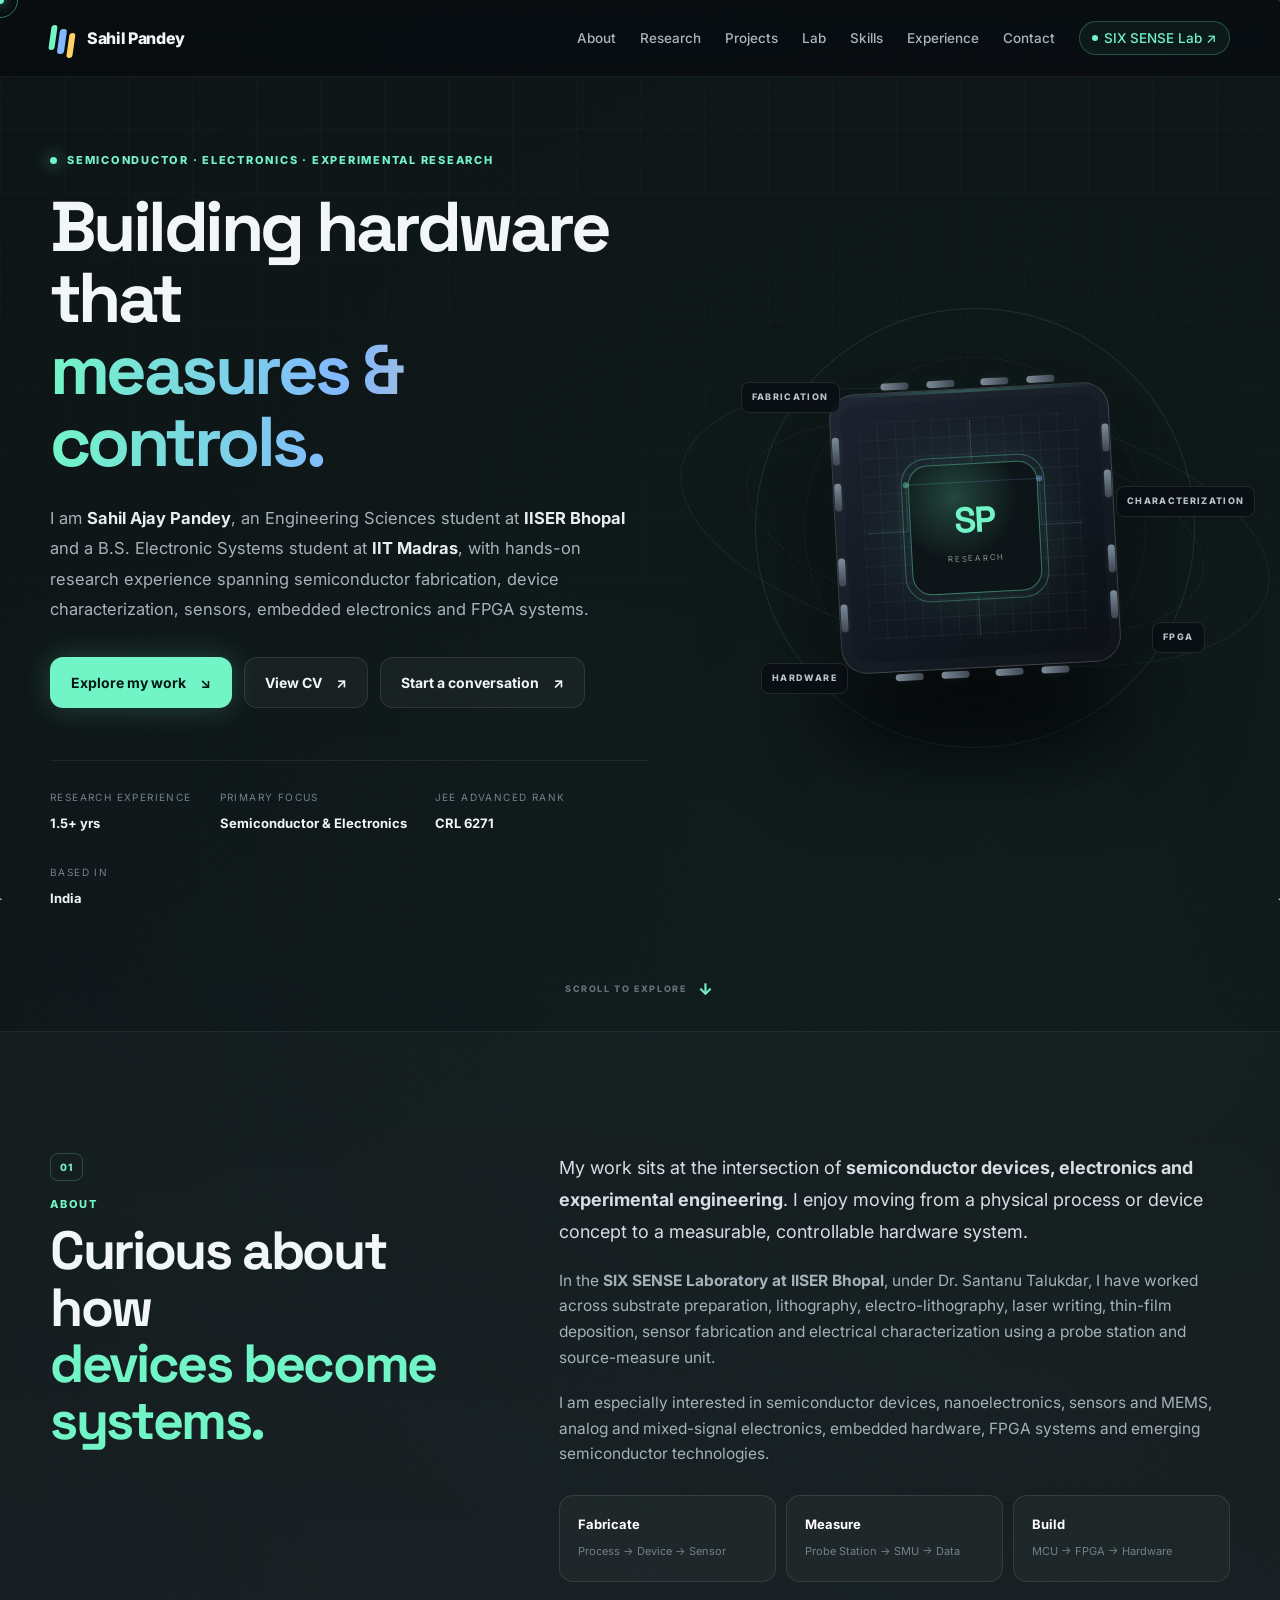
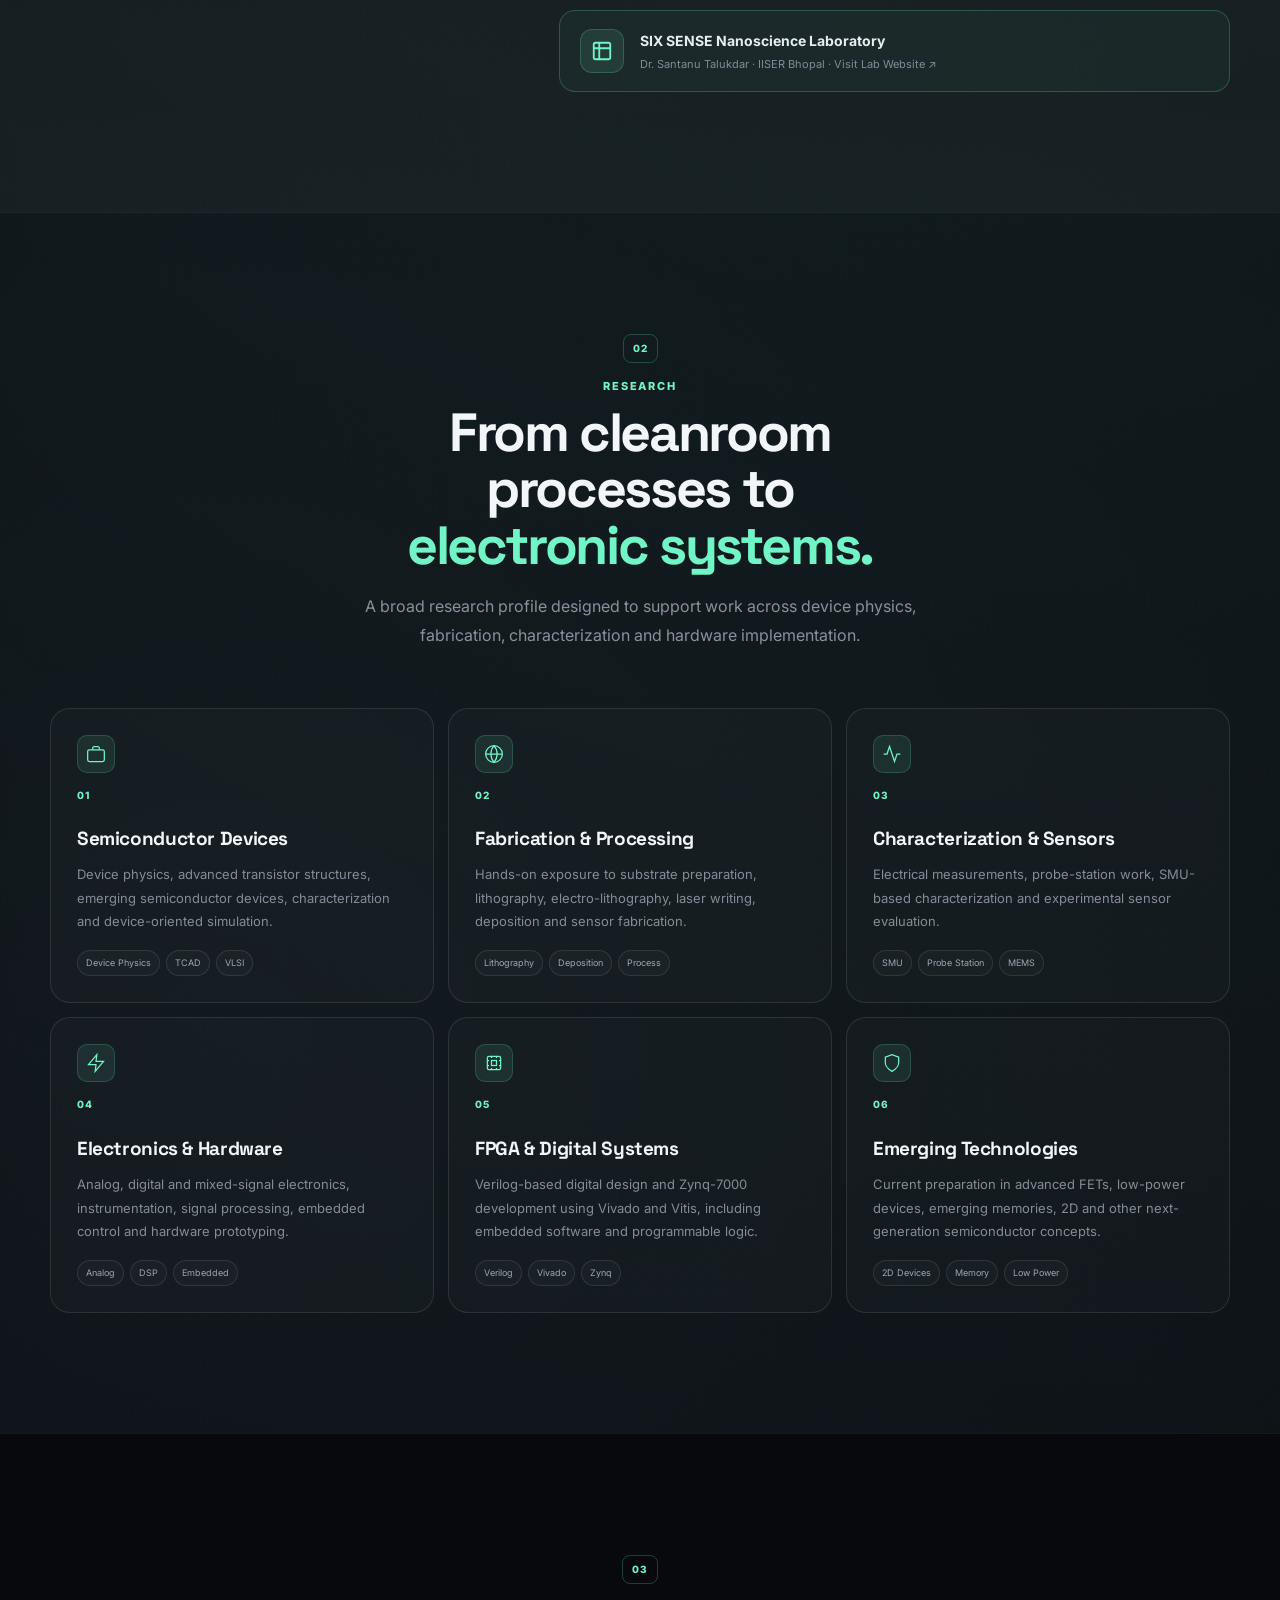
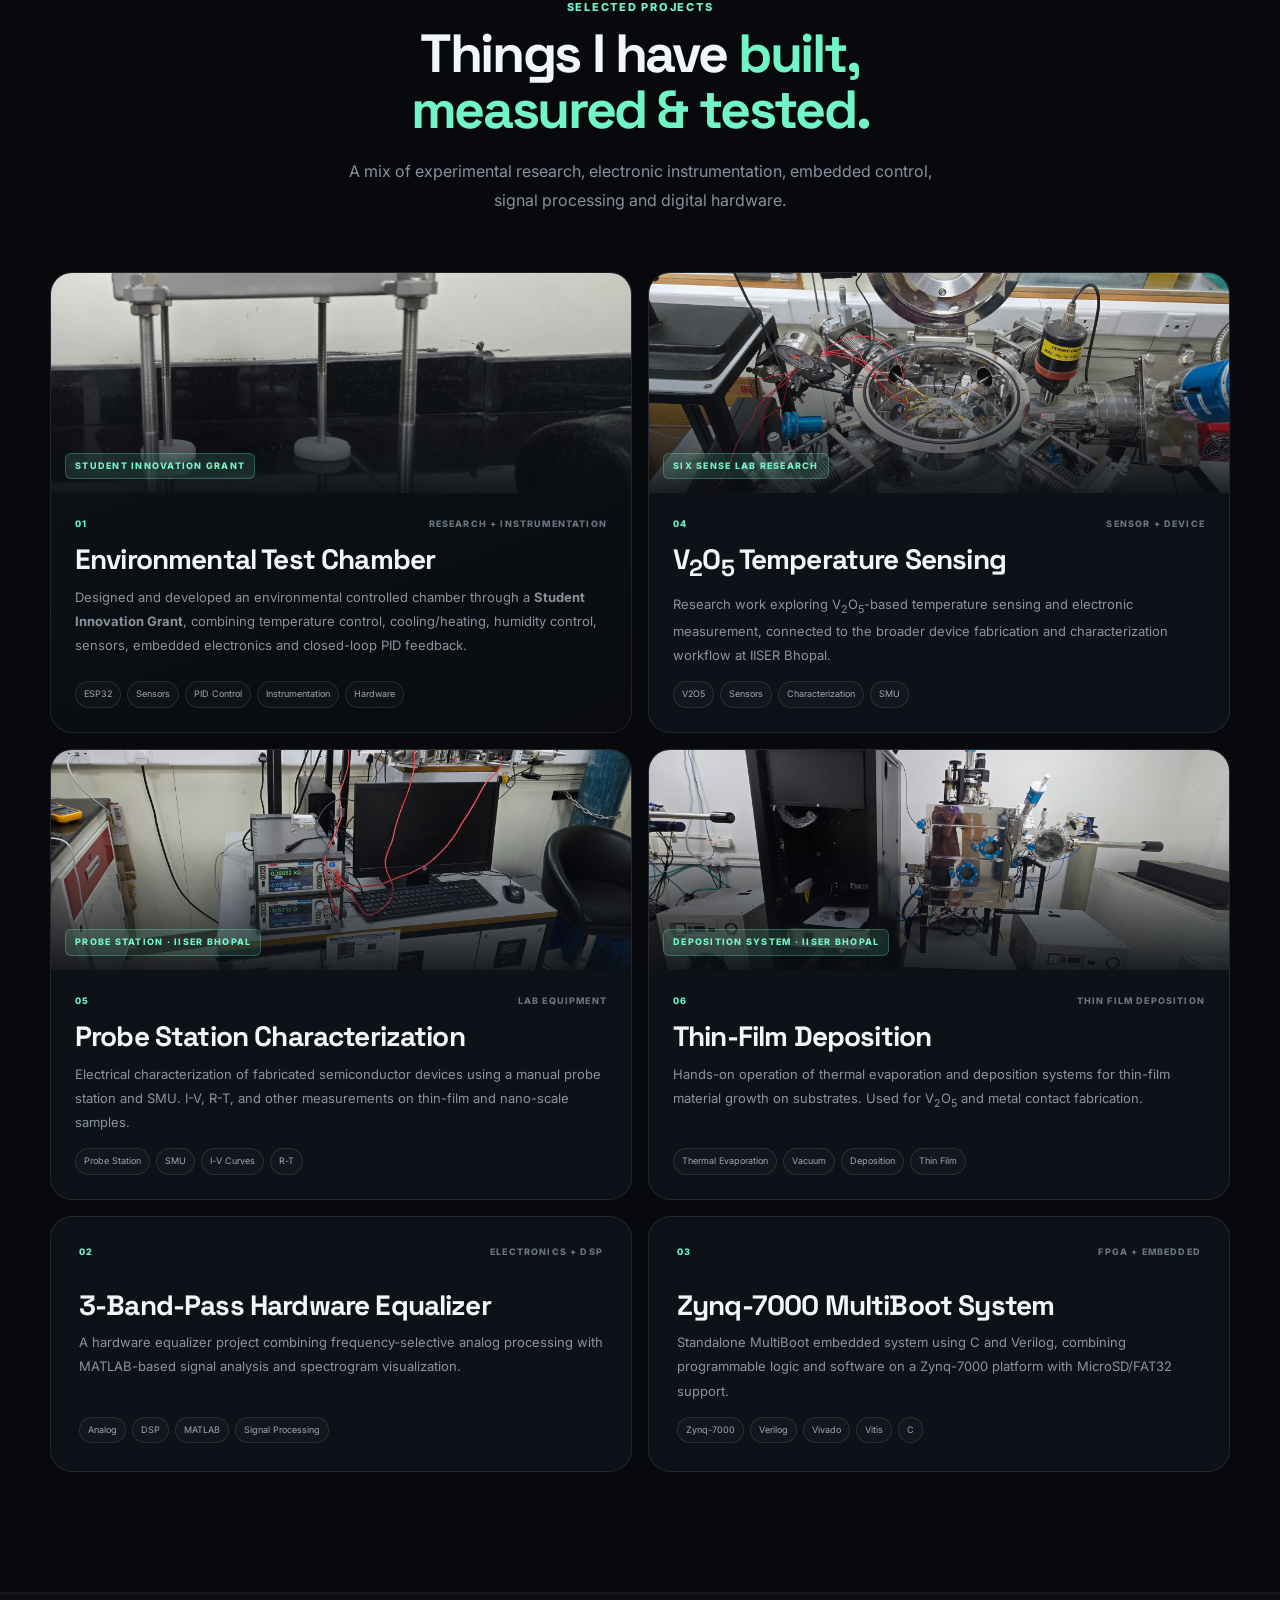
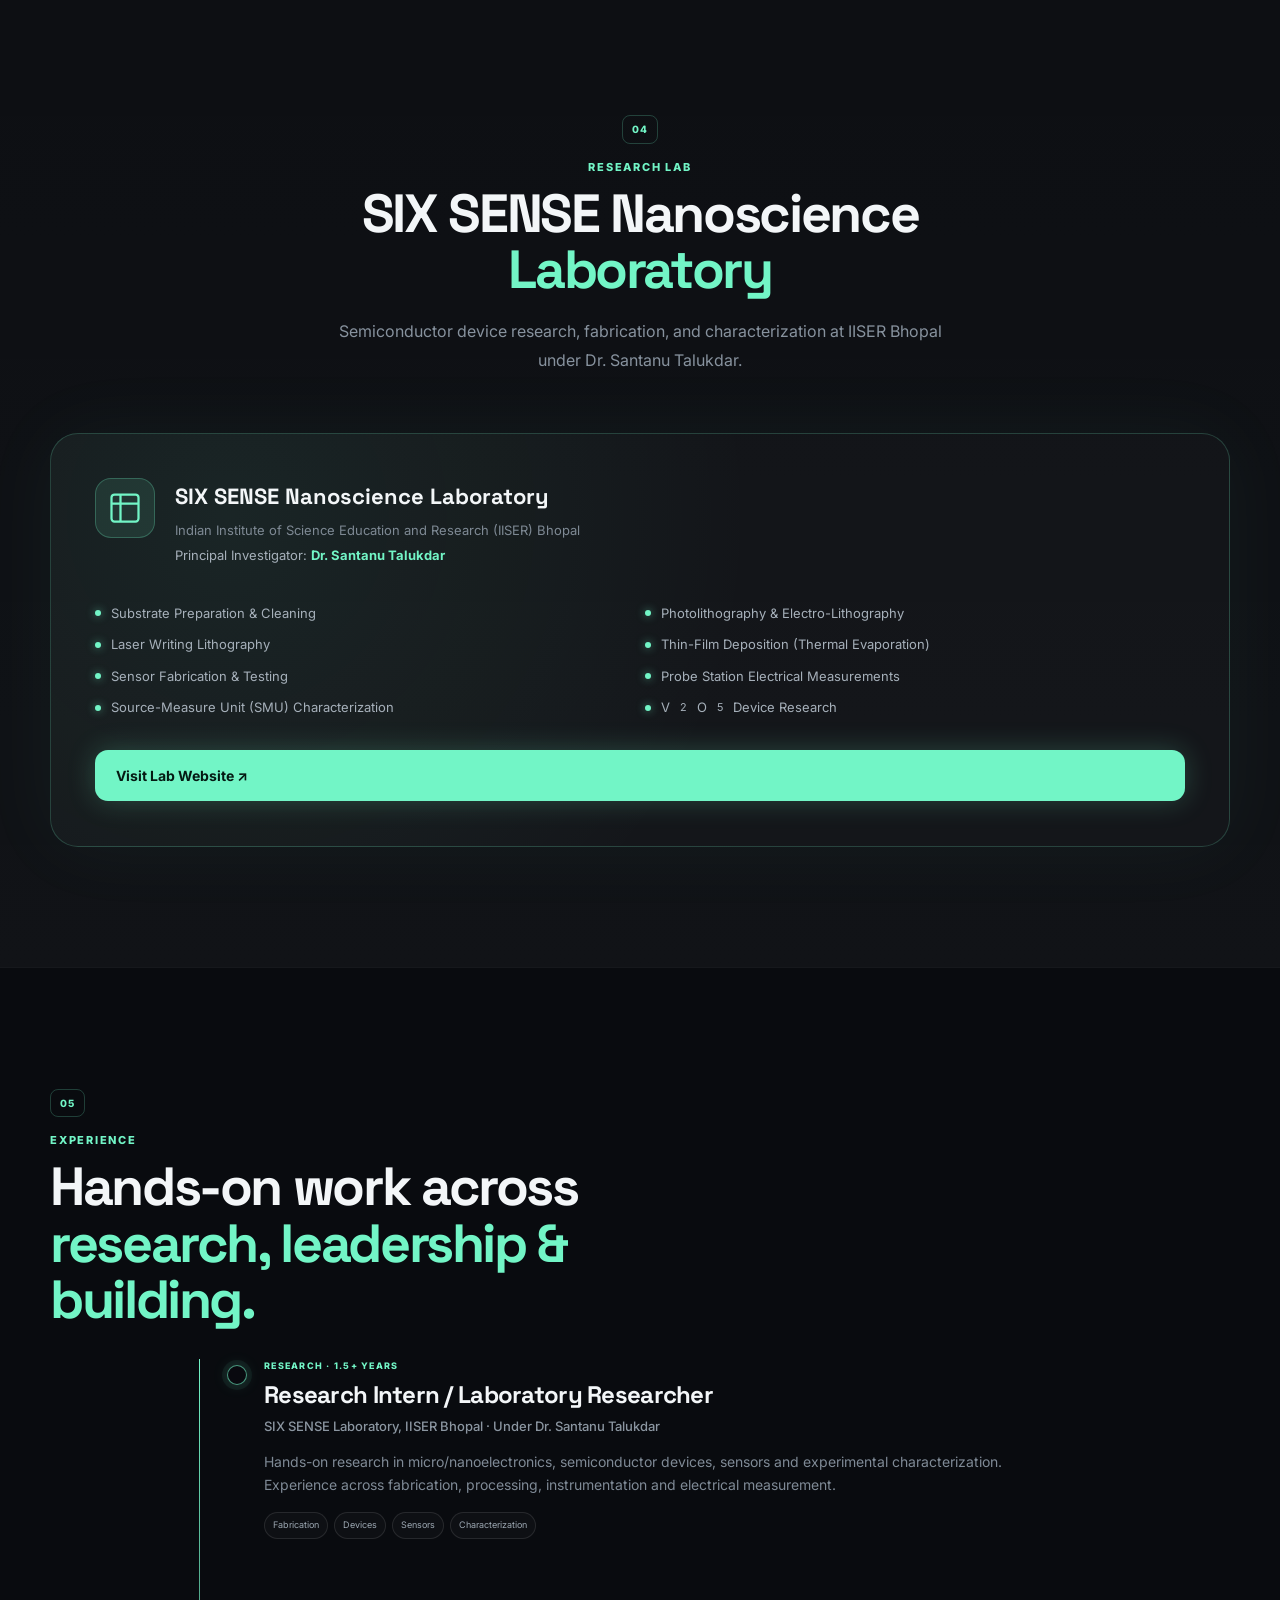
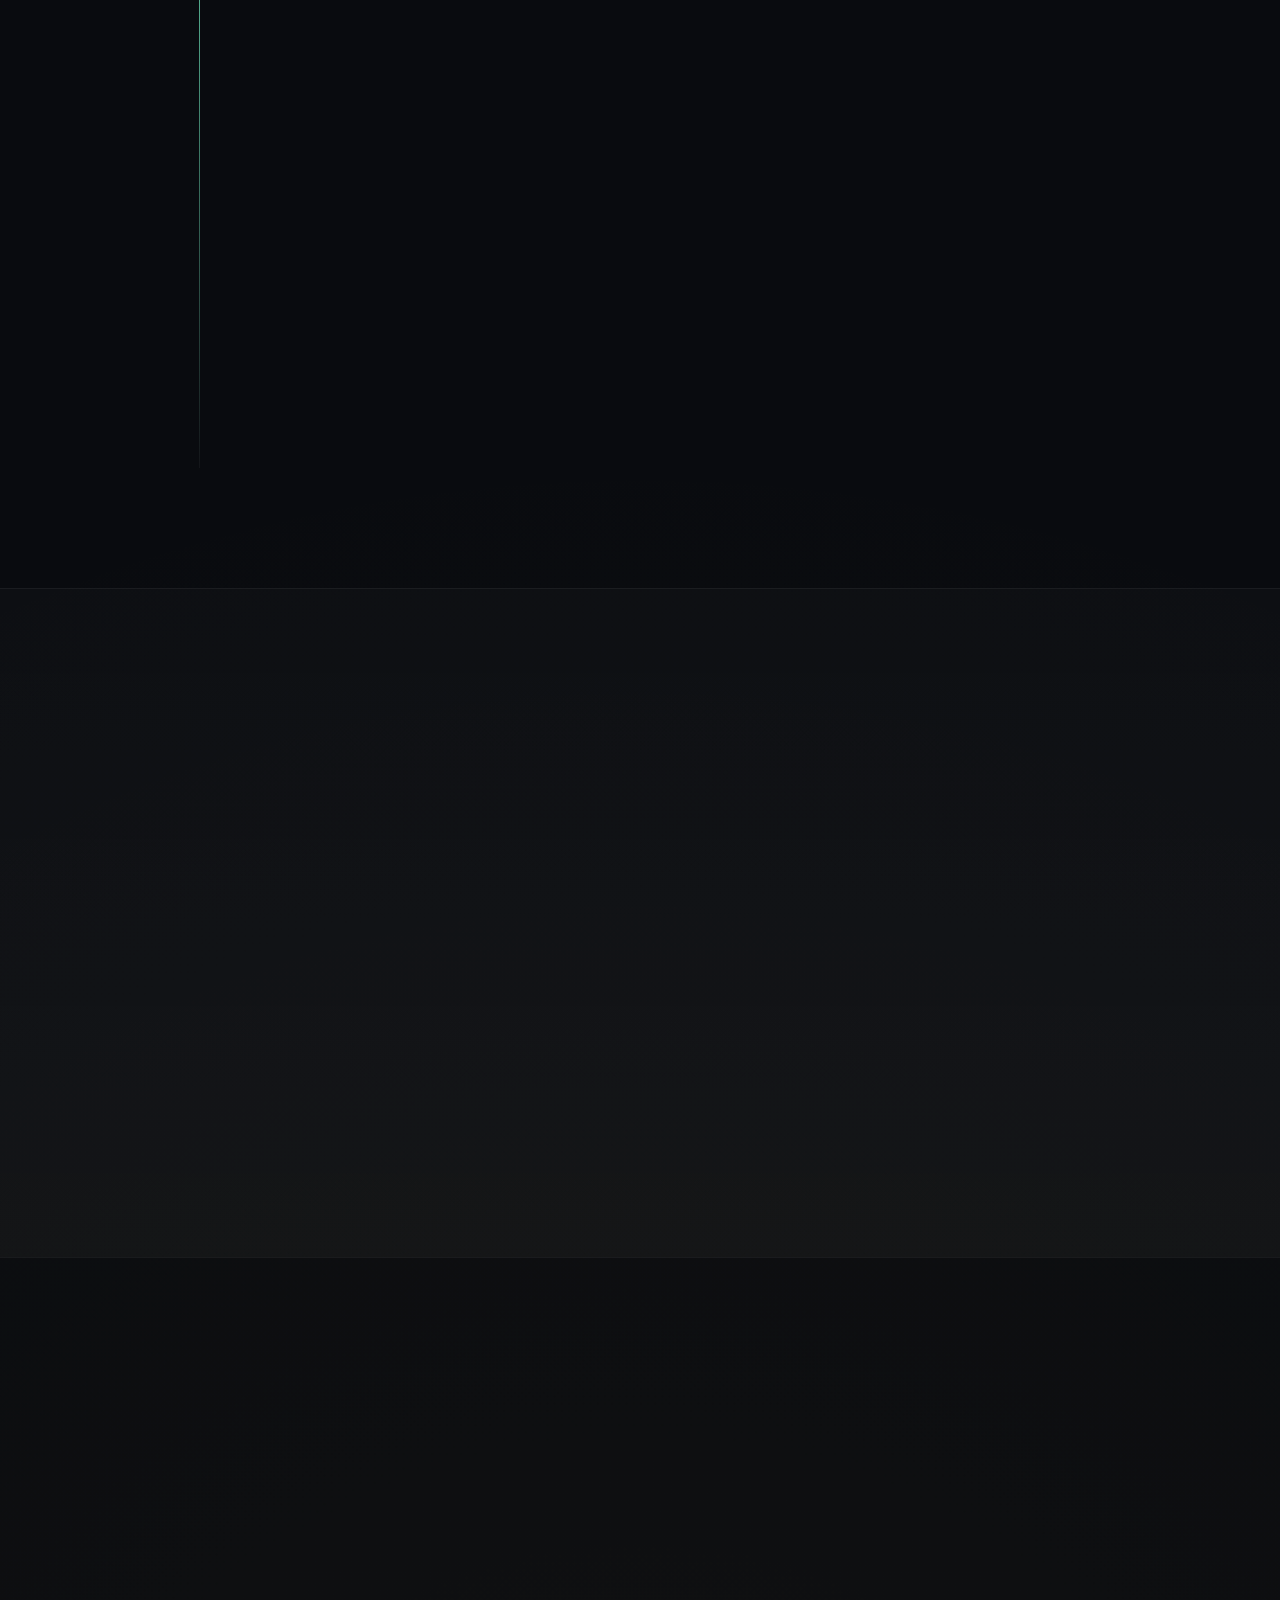
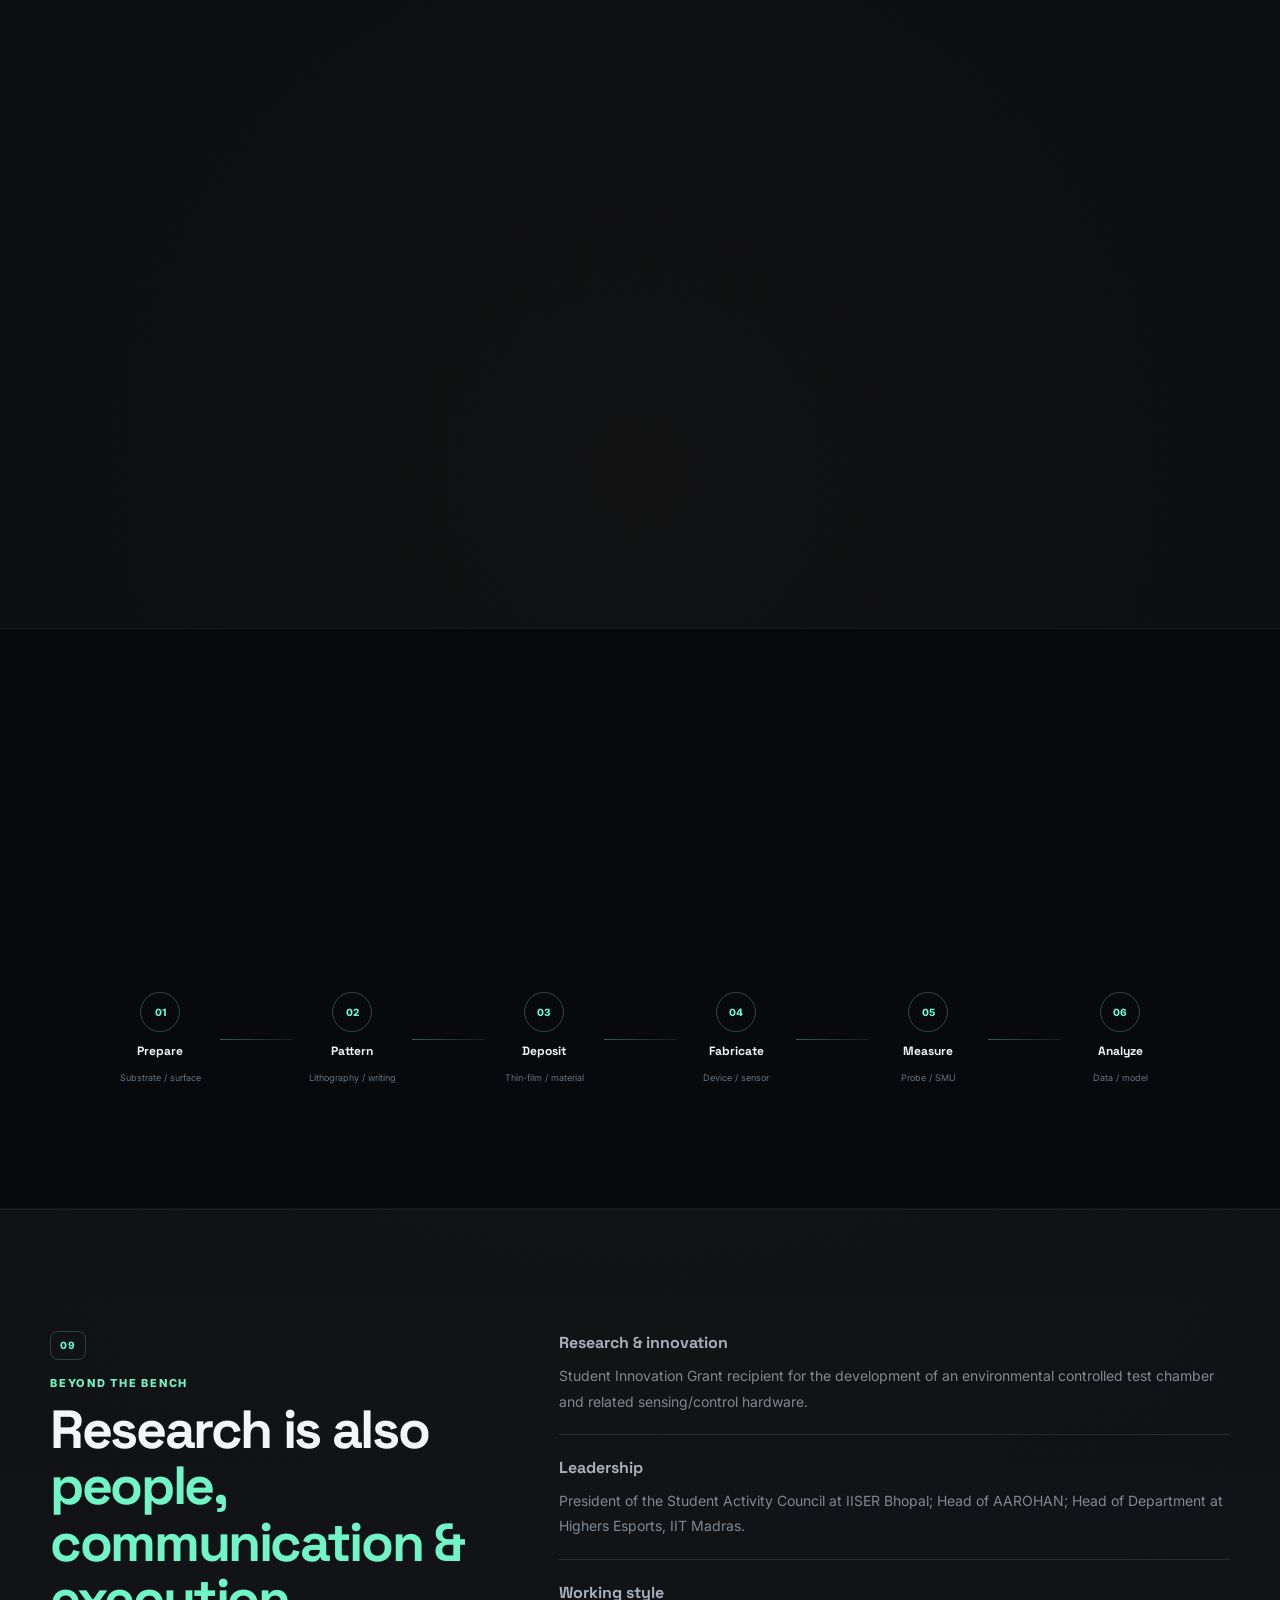
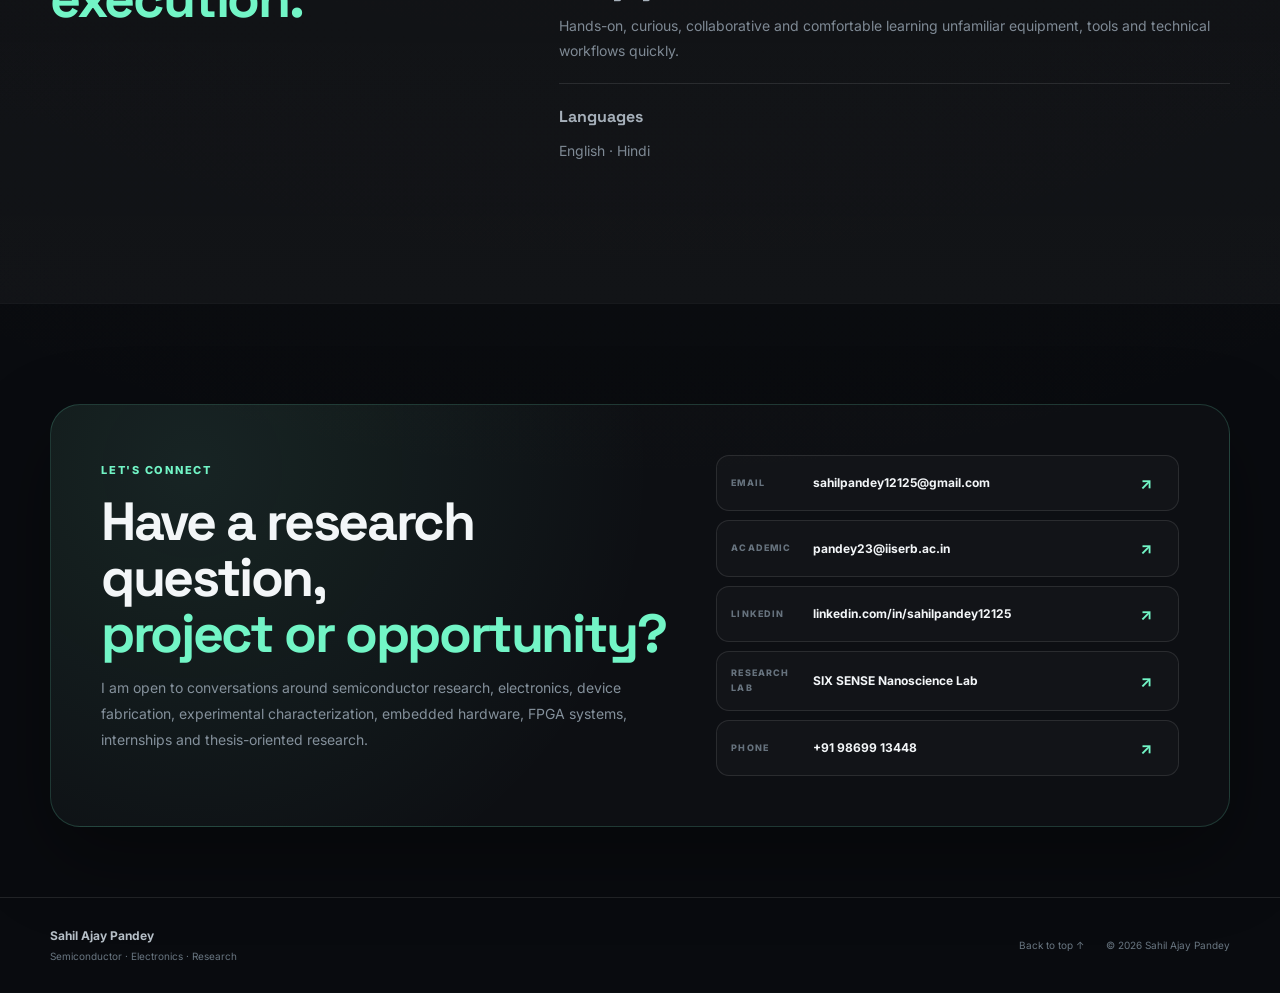
==== commit 381fa6ba: "Updated my code changes" ====
--- a/index.html
+++ b/index.html
@@ -448,7 +448,7 @@
               <span class="edu-meta">2023 &#8212; PRESENT</span>
               <h3>B.S. &#8212; Engineering Sciences</h3>
               <p>Indian Institute of Science Education and Research Bhopal</p>
-              <strong>CPI: 7.58 / 10</strong>
+              
             </div>
           </article>
           <article class="education-card reveal delay-1">
